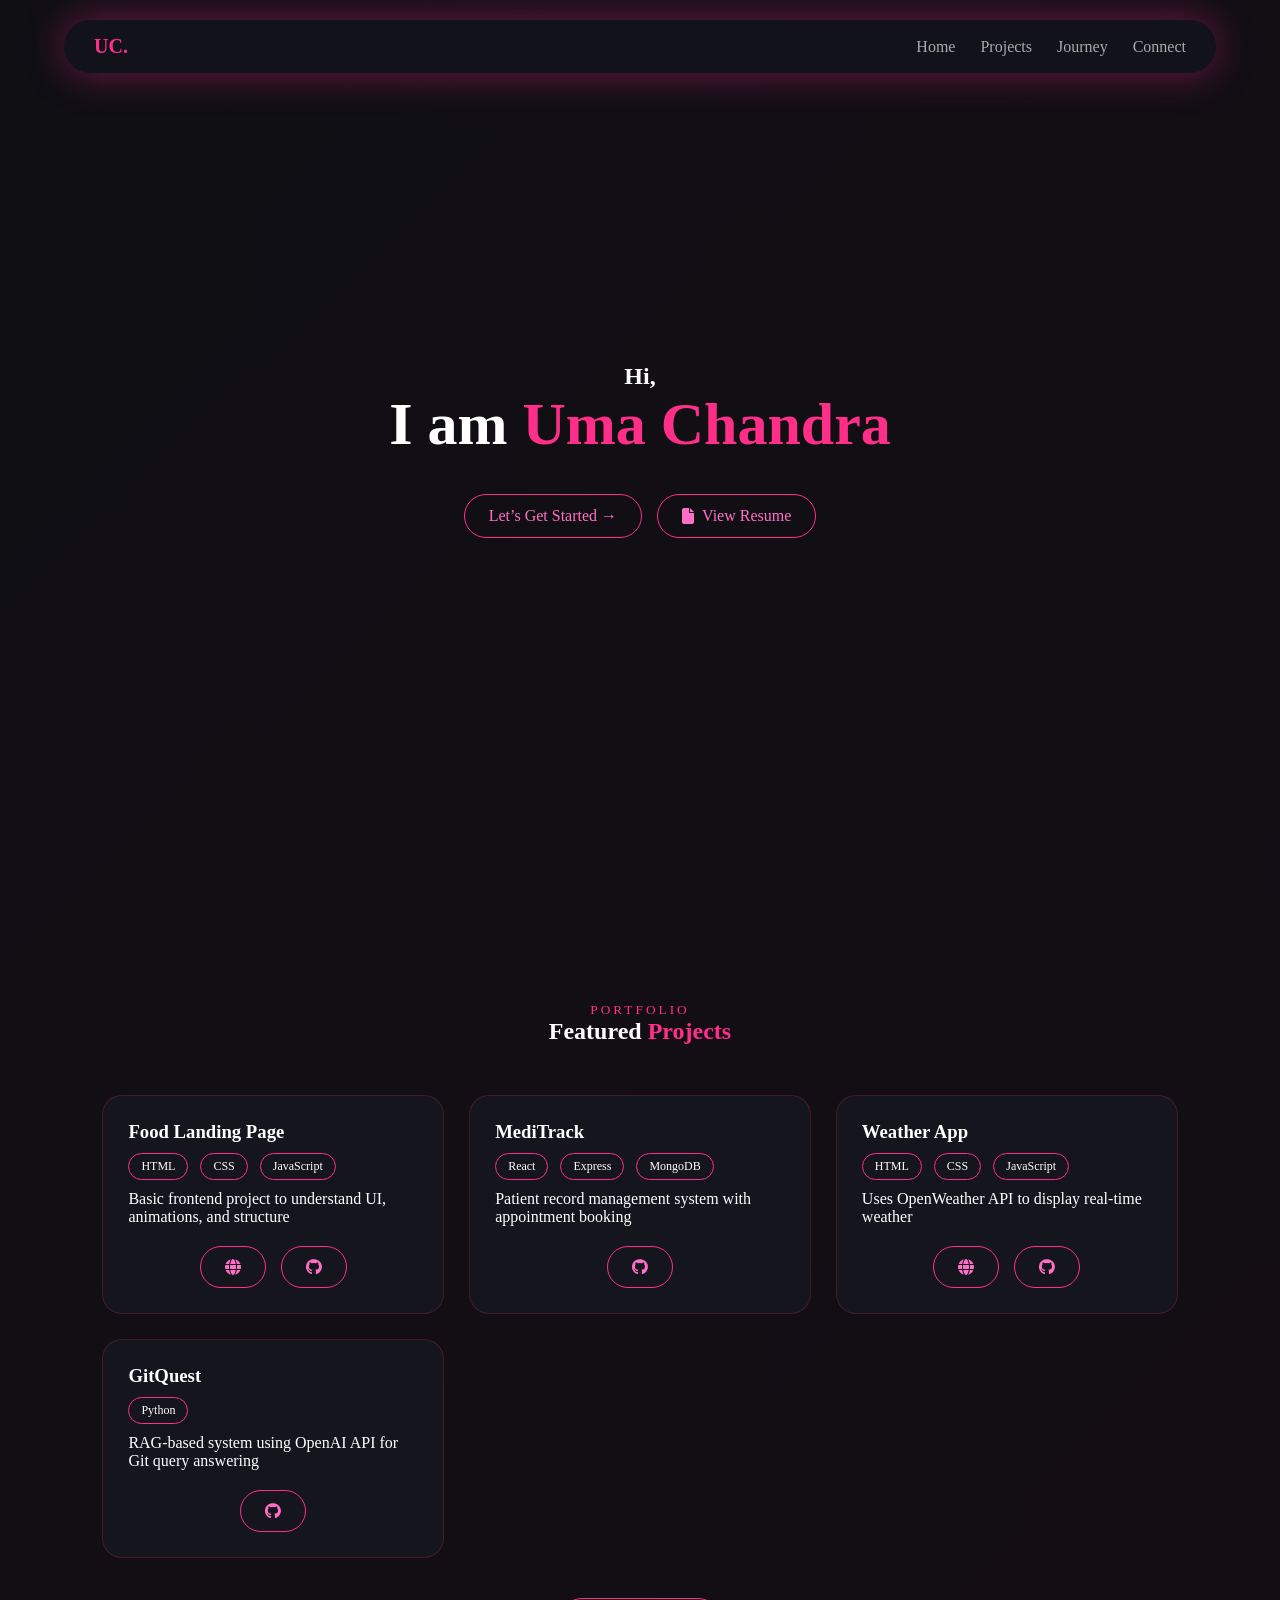
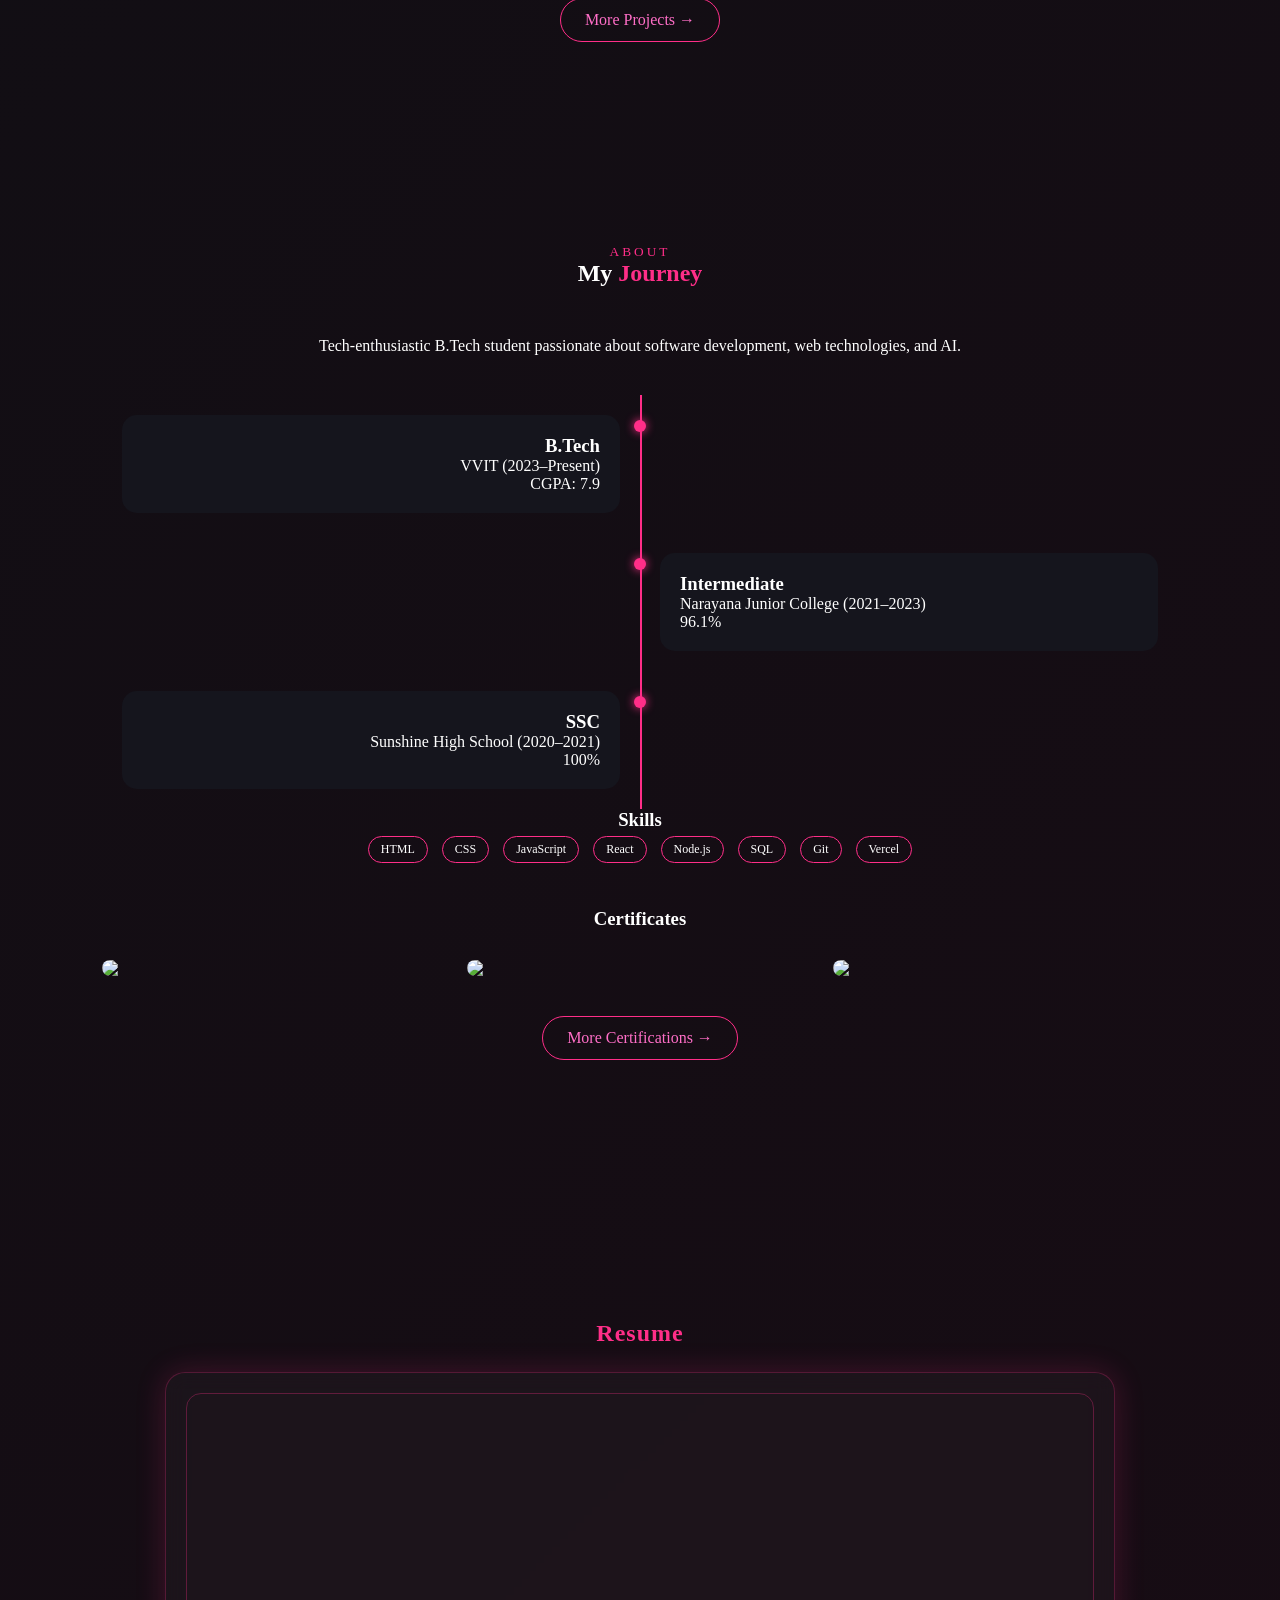
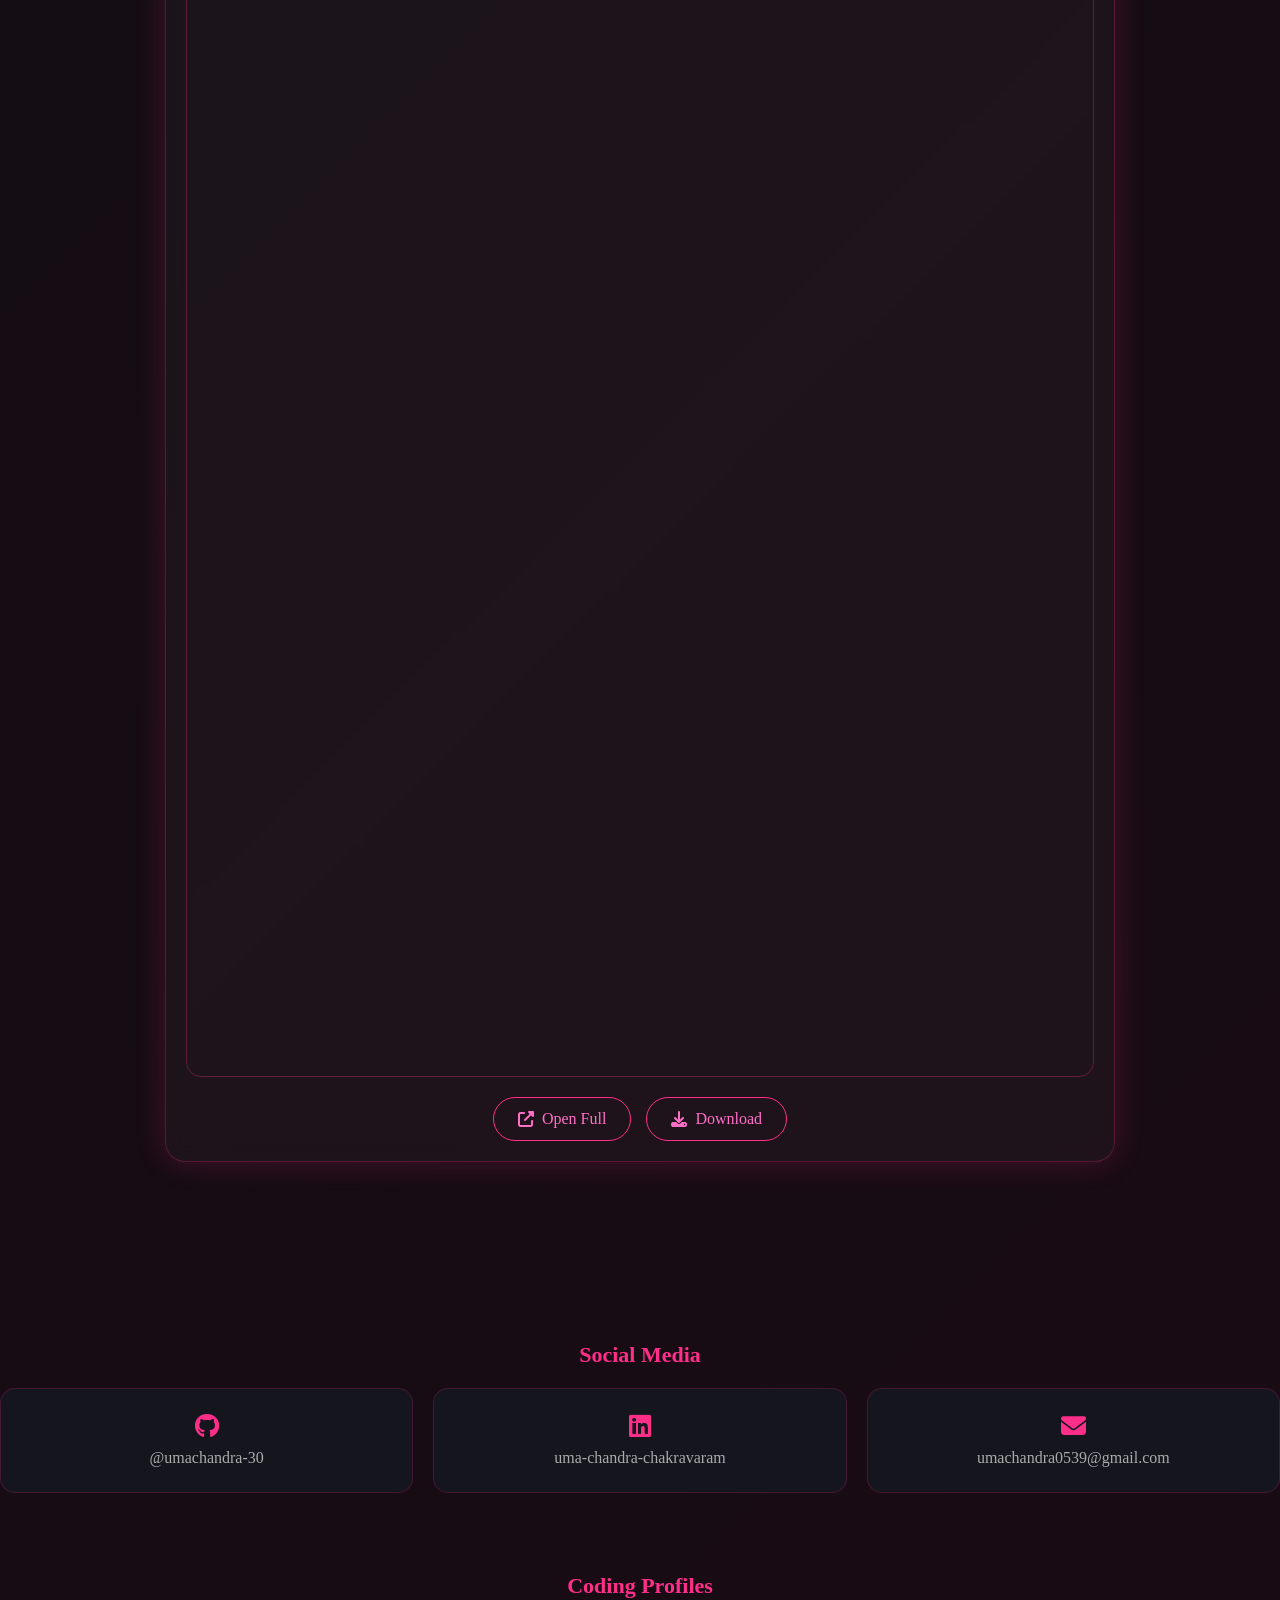
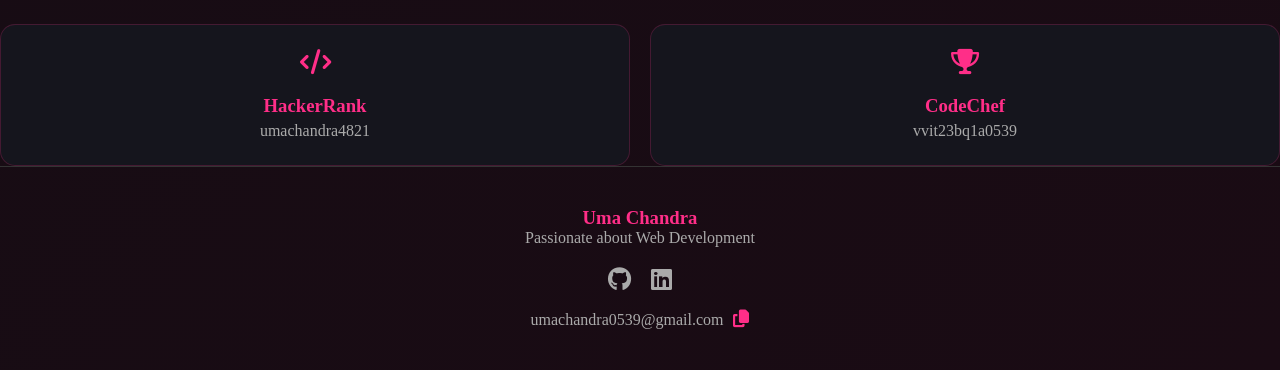
==== index.html @ 7644c1d3 "Add files via upload" ====
<!DOCTYPE html>
<html lang="en">

<head>
  <meta charset="UTF-8">
  <meta name="viewport" content="width=device-width, initial-scale=1.0">

  <title>Uma Chandra Portfolio</title>


  <!-- Typed JS -->
  <script src="https://cdn.jsdelivr.net/npm/typed.js@2.0.12"></script>

  <!-- Icons -->
  <link href="https://cdnjs.cloudflare.com/ajax/libs/font-awesome/6.5.0/css/all.min.css" rel="stylesheet">

  <link rel="stylesheet" href="styles.css">

</head>

<body>

  <!-- NAV -->
  <div class="navbar">
    <div class="logo">UC.</div>

    <div class="menu-toggle" onclick="toggleMenu()">
      <i class="fa fa-bars"></i>
    </div>

    <div class="nav-links" id="navLinks">
      <a href="#">Home</a>
      <a href="#projects">Projects</a>
      <a href="#journey">Journey</a>
      <a href="#connect">Connect</a>
    </div>
  </div>

  <!-- HERO -->
  <section class="hero">
    <h2>Hi,</h2>
    <h1>I am <span>Uma Chandra</span></h1>
    <div class="typing"></div>

    <div class="btn-group">
      <a href="#projects" class="btn">Let’s Get Started →</a>
      <a href="#resume" class="btn">
        <i class="fa fa-file"></i> View Resume
      </a>
    </div>
  </section>

  <!-- PROJECTS -->
  <section id="projects">
    <div class="section-title">
      <small>PORTFOLIO</small>
      <h2>Featured <span>Projects</span></h2>
    </div>

    <div class="projects">

      <!-- Project 1 -->
      <div class="card">
        <h3>Food Landing Page</h3>
        <div class="tags">
          <span class="tag">HTML</span>
          <span class="tag">CSS</span>
          <span class="tag">JavaScript</span>
        </div>
        <p>Basic frontend project to understand UI, animations, and structure</p>
        <div class="btn-group">
          <a href="https://ucsr-project1.vercel.app/" target="_blank" class="btn" title="Website"><i
              class="fas fa-globe"></i></a>
          <a href="https://github.com/umachandra-30/SCT_WD_1" target="_blank" class="btn" title="Code"><i
              class="fab fa-github"></i></a>
        </div>
      </div>

      <!-- Project 2 -->
      <div class="card">
        <h3>MediTrack</h3>
        <div class="tags">
          <span class="tag">React</span>
          <span class="tag">Express</span>
          <span class="tag">MongoDB</span>
        </div>
        <p>Patient record management system with appointment booking</p>
        <div class="btn-group">
          <a href="https://github.com/umachandra-30/MediTrack" target="_blank" class="btn" title="Code"><i
              class="fab fa-github"></i></a>
        </div>
      </div>

      <!-- Project 3 -->
      <div class="card">
        <h3>Weather App</h3>
        <div class="tags">
          <span class="tag">HTML</span>
          <span class="tag">CSS</span>
          <span class="tag">JavaScript</span>
        </div>
        <p>Uses OpenWeather API to display real-time weather</p>
        <div class="btn-group">
          <a href="https://ucweather.vercel.app/" target="_blank" class="btn" title="Website"><i
              class="fas fa-globe"></i></a>
          <a href="https://github.com/umachandra-30/weather" target="_blank" class="btn" title="Code"><i
              class="fab fa-github"></i></a>
        </div>
      </div>

      <!-- Project 4 -->
      <div class="card">
        <h3>GitQuest</h3>
        <div class="tags">
          <span class="tag">Python</span>
        </div>
        <p>RAG-based system using OpenAI API for Git query answering</p>
        <div class="btn-group">
          <a href="https://github.com/umachandra-30/git-quest" target="_blank" class="btn" title="Code"><i
              class="fab fa-github"></i></a>
        </div>
      </div>

    </div>

    <div style="display: flex; justify-content: center; margin-top: 40px;">
      <a href="project.html" class="btn">More Projects →</a>
    </div>
  </section>

  <!-- JOURNEY -->
  <section id="journey">
    <div class="section-title">
      <small>ABOUT</small>
      <h2>My <span>Journey</span></h2>
    </div>

    <p class="journey-desc">
      Tech-enthusiastic B.Tech student passionate about software development, web technologies, and AI.
    </p>

    <div class="timeline">

      <div class="timeline-item left">
        <div class="timeline-box">
          <h3>B.Tech</h3>
          <p>VVIT (2023–Present)</p>
          <span>CGPA: 7.9</span>
        </div>
      </div>

      <div class="timeline-item right">
        <div class="timeline-box">
          <h3>Intermediate</h3>
          <p>Narayana Junior College (2021–2023)</p>
          <span>96.1%</span>
        </div>
      </div>

      <div class="timeline-item left">
        <div class="timeline-box">
          <h3>SSC</h3>
          <p>Sunshine High School (2020–2021)</p>
          <span>100%</span>
        </div>
      </div>

    </div>

    <!-- SKILLS -->
    <div class="skills">
      <h3>Skills</h3>
      <div>
        <span class="tag">HTML</span>
        <span class="tag">CSS</span>
        <span class="tag">JavaScript</span>
        <span class="tag">React</span>
        <span class="tag">Node.js</span>
        <span class="tag">SQL</span>
        <span class="tag">Git</span>
        <span class="tag">Vercel</span>
      </div>
    </div>

    <!-- CERTIFICATES -->
    <h3 class="certificates-title">Certificates</h3>

    <div class="certificates">
      <img src="https://res.cloudinary.com/dbo0t5d3t/image/upload/v1776749993/NPTEL_CYBERSECURITY_fv9svt.jpg"
        onclick="window.open('https://drive.google.com/file/d/1IKOG_dDkGDKB0P-sqmJKmAKorGW-jZpW/view')">

      <img src="https://res.cloudinary.com/dbo0t5d3t/image/upload/v1776749993/AWS_CERTIFICATE_m13lxr.jpg"
        onclick="window.open('https://drive.google.com/file/d/1PRD6dv-QUV7JCANNlcUFyU9GoyICWqBP/view')">

      <img src="https://res.cloudinary.com/dbo0t5d3t/image/upload/v1776749993/L4G_njzm9s.jpg"
        onclick="window.open('https://drive.google.com/file/d/1eaRFOyWMtStUaeTEax6FuzLc-nOHz-5L/view')">

    </div>

    <div style="display: flex; justify-content: center; margin-top: 40px;">
      <a href="certifications.html" class="btn">More Certifications →</a>
    </div>
  </section>
  <section id="resume" class="resume-section">

    <!-- Heading -->
    <h3 class="resume-title">
      Resume
    </h3>

    <!-- Container -->
    <div class="resume-container">

      <!-- Resume Frame -->
      <div class="resume-frame">

        <iframe
          src="https://res.cloudinary.com/dbo0t5d3t/image/upload/v1776923273/Uma_Chandra_Resume_bvwrdp.pdf#toolbar=0"
          width="100%" height="100%" class="resume-iframe">
        </iframe>

      </div>

      <!-- ACTION BUTTONS -->
      <div class="resume-actions">

        <!-- Open -->
        <a href="https://drive.google.com/file/d/1cw3hLx8YZX4WN5CAtRlNMiGIK6ltNuhA/view?usp=drive_link" target="_blank"
          class="btn">
          <i class="fas fa-external-link-alt"></i> Open Full
        </a>

        <!-- Download -->
        <a href="https://drive.google.com/uc?export=download&id=1cw3hLx8YZX4WN5CAtRlNMiGIK6ltNuhA" class="btn">
          <i class="fas fa-download"></i> Download
        </a>

      </div>

    </div>

  </section>

  <!-- CONNECT -->
  <h3 id="connect" class="social-title">
    Social Media
  </h3>
  <div class="connect">

    <a href="https://github.com/umachandra-30" class="connect-card">
      <i class="fab fa-github"></i>
      <p>@umachandra-30</p>
    </a>

    <a href="https://www.linkedin.com/in/uma-chandra-chakravaram" class="connect-card">
      <i class="fab fa-linkedin"></i>
      <p>uma-chandra-chakravaram</p>
    </a>


    <a href="mailto:umachandra0539@gmail.com" class="connect-card">
      <i class="fa fa-envelope"></i>
      <p>umachandra0539@gmail.com</p>
    </a>

  </div>
  <h3 class="coding-title">
    Coding Profiles
  </h3>

  <div class="connect coding-profiles">

    <!-- HackerRank -->
    <a href="https://www.hackerrank.com/umachandra4821" class="connect-card">

      <i class="fas fa-code"></i>

      <h3>HackerRank</h3>

      <p class="profile-handle">
        umachandra4821
      </p>

    </a>

    <!-- CodeChef -->
    <a href="https://www.codechef.com/users/vvit23bq1a0539" class="connect-card">

      <i class="fas fa-trophy"></i>

      <h3>CodeChef</h3>

      <p class="profile-handle">
        vvit23bq1a0539
      </p>

    </a>

  </div>
  <!-- FOOTER -->
  <footer>
    <h3>Uma Chandra</h3>
    <p>Passionate about Web Development</p>

    <div class="footer-socials">
      <a href="https://github.com/umachandra-30" target="_blank" title="GitHub"><i class="fab fa-github"></i></a>
      <a href="https://www.linkedin.com/in/uma-chandra-chakravaram" target="_blank" title="LinkedIn"><i
          class="fab fa-linkedin"></i></a>
    </div>

    <div class="footer-email">
      <span>umachandra0539@gmail.com</span>
      <button onclick="copyEmail()" class="copy-btn" title="Copy Email"><i class="fas fa-copy"></i></button>
      <span id="copy-msg" style="display:none; color:#FF2E88; font-size:14px; margin-left:5px;">Copied!</span>
    </div>
  </footer>

  <script src="script.js"></script>

</body>

</html>
---- styles.css ----
/* ================= GLOBAL ================= */
* {
  margin: 0;
  padding: 0;
  box-sizing: border-box;
  font-family: "Bookman Old Style", serif;
  scroll-behavior: smooth;
}

body {
  background: linear-gradient(135deg, #0F0F14, #1A0B14);
  color: white;
}

/* ================= NAVBAR ================= */
.navbar {
  position: fixed;
  top: 20px;
  left: 50%;
  transform: translateX(-50%);
  width: 90%;
  max-width: 1200px;
  background: #12121a;
  padding: 15px 30px;
  border-radius: 50px;
  display: flex;
  justify-content: space-between;
  align-items: center;
  box-shadow: 0 0 40px rgba(255, 46, 136, 0.4);
  z-index: 1000;
}

.logo {
  color: #FF2E88;
  font-size: 20px;
  font-weight: bold;
}

.nav-links {
  display: flex;
}

.nav-links a {
  margin-left: 25px;
  text-decoration: none;
  color: #aaa;
  transition: 0.3s;
}

.nav-links a:hover,
.nav-links a.active {
  color: #FF2E88;
  border-bottom: 2px solid #FF2E88;
}

/* MOBILE MENU */
.menu-toggle {
  display: none;
  font-size: 24px;
  cursor: pointer;
}

/* ================= HERO ================= */
.hero {
  height: 100vh;
  display: flex;
  flex-direction: column;
  justify-content: center;
  align-items: center;
  text-align: center;
}

.hero h1 {
  font-size: 60px;
}

.hero span {
  color: #FF2E88;
}

.typing {
  margin-top: 10px;
  font-size: 22px;
  color: #ccc;
}

/* BUTTONS */
.btn-group {
  margin-top: 25px;
  display: flex;
  gap: 15px;
  flex-wrap: wrap;
  justify-content: center;
}

.btn {
  padding: 12px 24px;
  border: 1px solid #FF2E88;
  border-radius: 30px;
  color: #FF6EC7;
  text-decoration: none;
  display: flex;
  align-items: center;
  gap: 8px;
  position: relative;
  overflow: hidden;
  transition: 0.3s;
}

.btn:hover {
  background: #FF2E88;
  color: white;
  box-shadow: 0 0 20px #FF2E88;
}

/* ================= SECTIONS ================= */
section {
  padding: 100px 8%;
}

.section-title {
  text-align: center;
  margin-bottom: 50px;
}

.section-title small {
  color: #FF2E88;
  letter-spacing: 3px;
}

.section-title h2 span {
  color: #FF2E88;
}

/* ================= PROJECTS ================= */
.projects {
  display: grid;
  grid-template-columns: repeat(auto-fit, minmax(280px, 1fr));
  gap: 25px;
}

.card {
  background: #15151D;
  padding: 25px;
  border-radius: 20px;
  transition: 0.3s;
  border: 1px solid rgba(255, 46, 136, 0.2);
  display: flex;
  flex-direction: column;
  height: 100%;
}

.card .btn-group {
  margin-top: auto;
  padding-top: 20px;
}

.card:hover {
  transform: scale(1.05);
  box-shadow: 0 0 25px #FF2E88;
}

.tags {
  margin: 10px 0;
}

.tag {
  display: inline-block;
  padding: 5px 12px;
  border: 1px solid #FF2E88;
  border-radius: 20px;
  font-size: 12px;
  margin-right: 8px;
}

/* ================= TIMELINE ================= */
.timeline {
  position: relative;
  margin-top: 40px;
}

.timeline::before {
  content: "";
  position: absolute;
  left: 50%;
  width: 2px;
  height: 100%;
  background: #FF2E88;
}

.timeline-item {
  width: 50%;
  padding: 20px;
  position: relative;
}

.timeline-item.left {
  text-align: right;
}

.timeline-item.right {
  margin-left: 50%;
}

.timeline-item::before {
  content: "";
  position: absolute;
  top: 25px;
  width: 12px;
  height: 12px;
  background: #FF2E88;
  border-radius: 50%;
  box-shadow: 0 0 10px #FF2E88;
}

.timeline-item.left::before {
  right: -6px;
}

.timeline-item.right::before {
  left: -6px;
}

.timeline-box {
  background: #15151D;
  padding: 20px;
  border-radius: 15px;
}

/* ================= SKILLS ================= */
.skills {
  text-align: center;
}

.skills .tag {
  margin: 5px;
}

/* ================= CERTIFICATES ================= */
.certificates {
  display: grid;
  grid-template-columns: repeat(auto-fit, minmax(250px, 1fr));
  gap: 20px;
  margin-top: 30px;
}

.certificates img {
  width: 100%;
  border-radius: 15px;
  cursor: pointer;
  transition: 0.3s;
}

.certificates img:hover {
  transform: scale(1.05);
  box-shadow: 0 0 20px #FF2E88;
}

/* ================= CONNECT ================= */
.connect {
  display: grid;
  grid-template-columns: repeat(auto-fit, minmax(220px, 1fr));
  gap: 20px;
}

.connect-card {
  background: #15151D;
  padding: 25px;
  border-radius: 15px;
  text-align: center;
  border: 1px solid rgba(255, 46, 136, 0.2);
  transition: 0.3s;
  text-decoration: none;
}

.connect-card:hover {
  box-shadow: 0 0 20px #FF2E88;
}

.connect-card i {
  font-size: 25px;
  margin-bottom: 10px;
  color: #FF2E88;
}

/* ================= FOOTER ================= */
footer {
  text-align: center;
  padding: 40px;
  border-top: 1px solid #333;
}

footer h3 {
  color: #FF2E88;
}

footer p {
  color: #aaa;
}

.footer-socials {
  margin-top: 20px;
  display: flex;
  justify-content: center;
  gap: 20px;
}

.footer-socials a {
  color: #aaa;
  font-size: 24px;
  text-decoration: none;
  transition: 0.3s;
}

.footer-socials a:hover {
  color: #FF2E88;
}

.footer-email {
  margin-top: 15px;
  display: flex;
  justify-content: center;
  align-items: center;
  gap: 10px;
  color: #aaa;
}

.copy-btn {
  background: none;
  border: none;
  color: #FF2E88;
  cursor: pointer;
  font-size: 18px;
  transition: 0.3s;
}

.copy-btn:hover {
  color: white;
  transform: scale(1.1);
}

/* ================= MOBILE ================= */
@media(max-width: 768px) {
  .nav-links {
    display: none;
    position: absolute;
    top: 70px;
    right: 20px;
    background: #12121a;
    flex-direction: column;
    padding: 20px;
    border-radius: 10px;
  }

  .nav-links.active {
    display: flex;
  }

  .menu-toggle {
    display: block;
  }

  .timeline::before {
    left: 10px;
  }

  .timeline-item {
    width: 100%;
    padding-left: 40px;
    padding-right: 0;
  }

  .timeline-item.left,
  .timeline-item.right {
    text-align: left;
    margin-left: 0;
  }

  .timeline-item.left::before,
  .timeline-item.right::before {
    left: 4px;
    right: auto;
  }
}

/* ================= EXTRACTED INLINE STYLES ================= */
.journey-desc {
  text-align: center;
}

.certificates-title {
  text-align: center;
  margin-top: 40px;
}

.resume-section {
  margin-top: 60px;
}

.resume-title {
  text-align: center;
  margin-bottom: 25px;
  font-size: 24px;
  color: #FF2E88;
  letter-spacing: 1px;
}

.resume-container {
  width: 90%;
  max-width: 950px;
  margin: 0 auto;
  padding: 20px;
  border-radius: 20px;
  background: rgba(255, 255, 255, 0.03);
  backdrop-filter: blur(10px);
  border: 1px solid rgba(255, 46, 136, 0.25);
  box-shadow: 0 0 30px rgba(255, 46, 136, 0.2);
  transition: 0.4s;
}

.resume-container:hover {
  transform: translateY(-5px);
  box-shadow: 0 0 40px rgba(255, 46, 136, 0.4);
}

.resume-frame {
  width: 100%;
  aspect-ratio: 210/297;
  border-radius: 15px;
  overflow: hidden;
  border: 1px solid rgba(255, 46, 136, 0.3);
}

.resume-iframe {
  border: none;
}

.resume-actions {
  display: flex;
  justify-content: center;
  gap: 15px;
  margin-top: 20px;
  flex-wrap: wrap;
}

.social-title {
  text-align: center;
  margin-top: 80px;
  margin-bottom: 20px;
  font-size: 22px;
  color: #FF2E88;
}

.connect-card p {
  color: #aaa;
}

.coding-title {
  text-align: center;
  margin-top: 80px;
  margin-bottom: 25px;
  font-size: 22px;
  color: #FF2E88;
}

.coding-profiles {
  margin-top: 20px;
}

.connect-card h3 {
  margin-top: 10px;
}

.coding-profiles .connect-card h3 {
  color: #FF2E88;
}

.connect-card .profile-handle {
  margin-top: 5px;
}
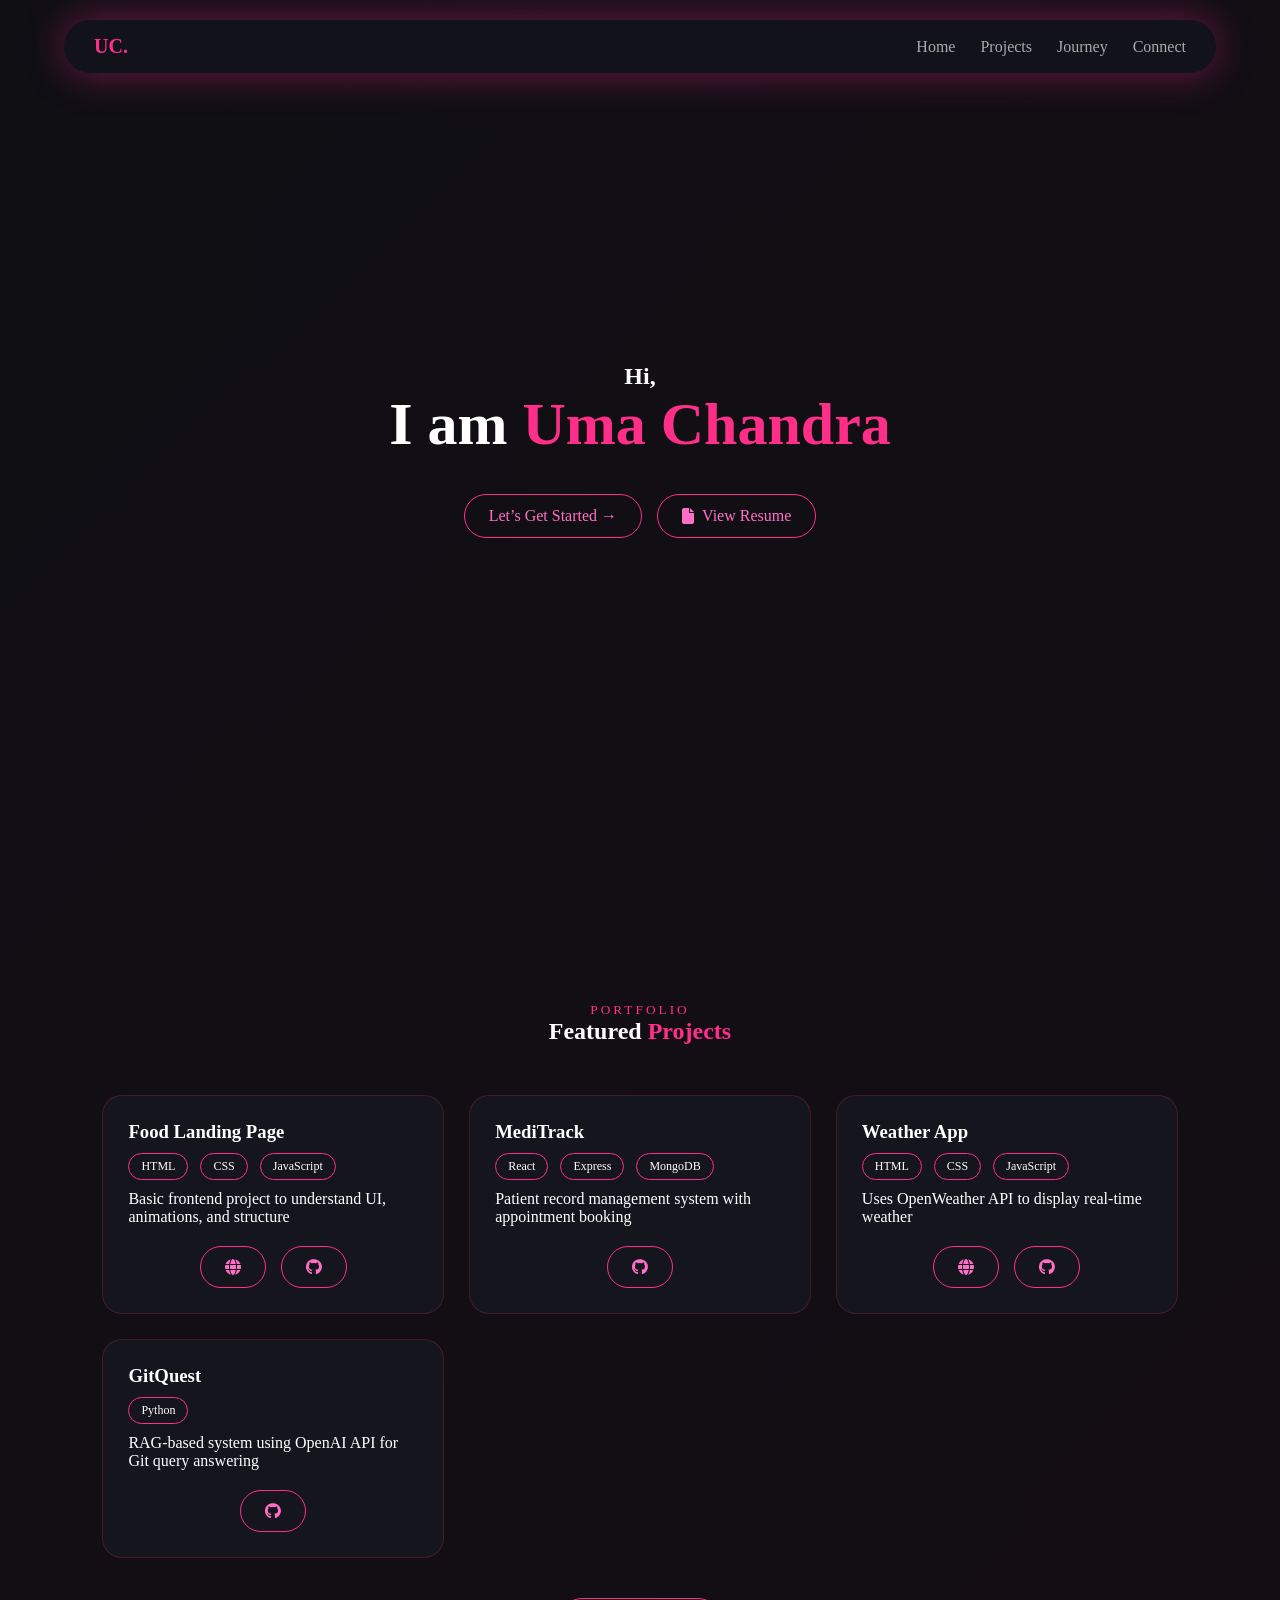
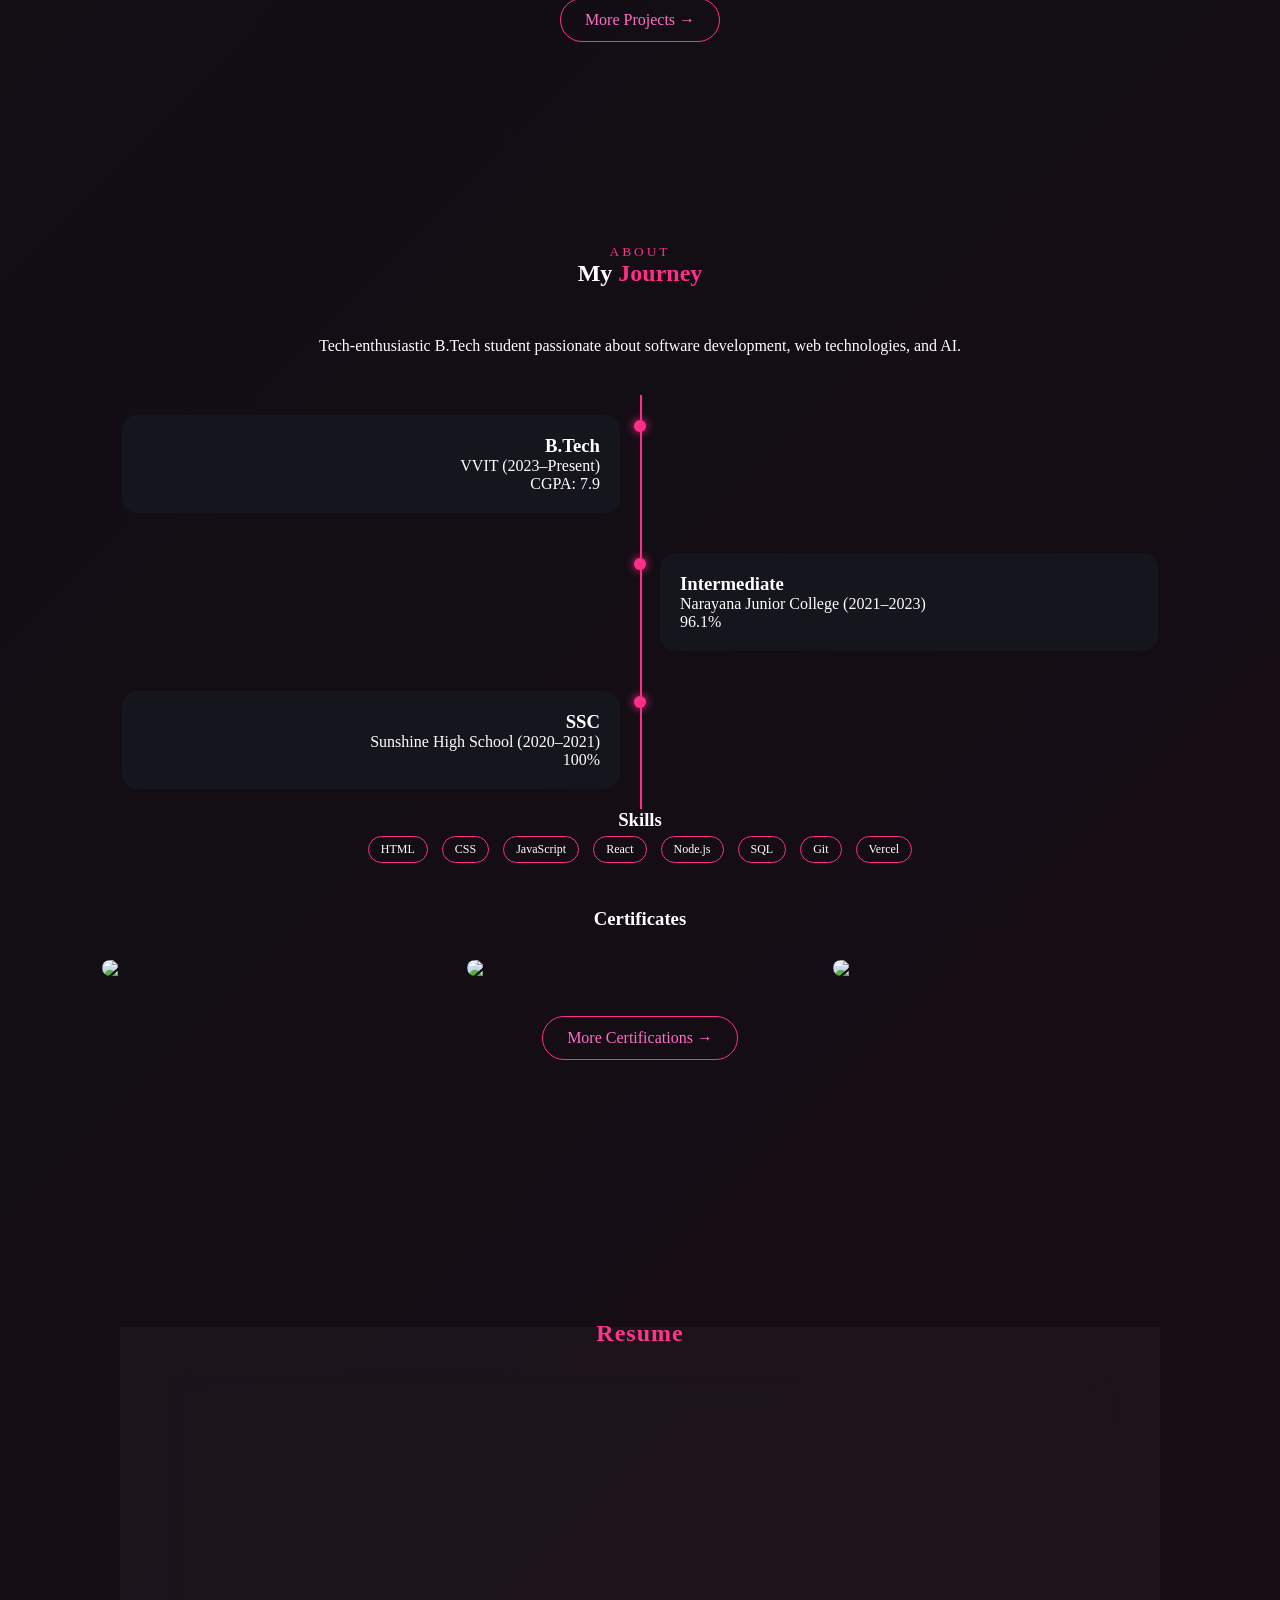
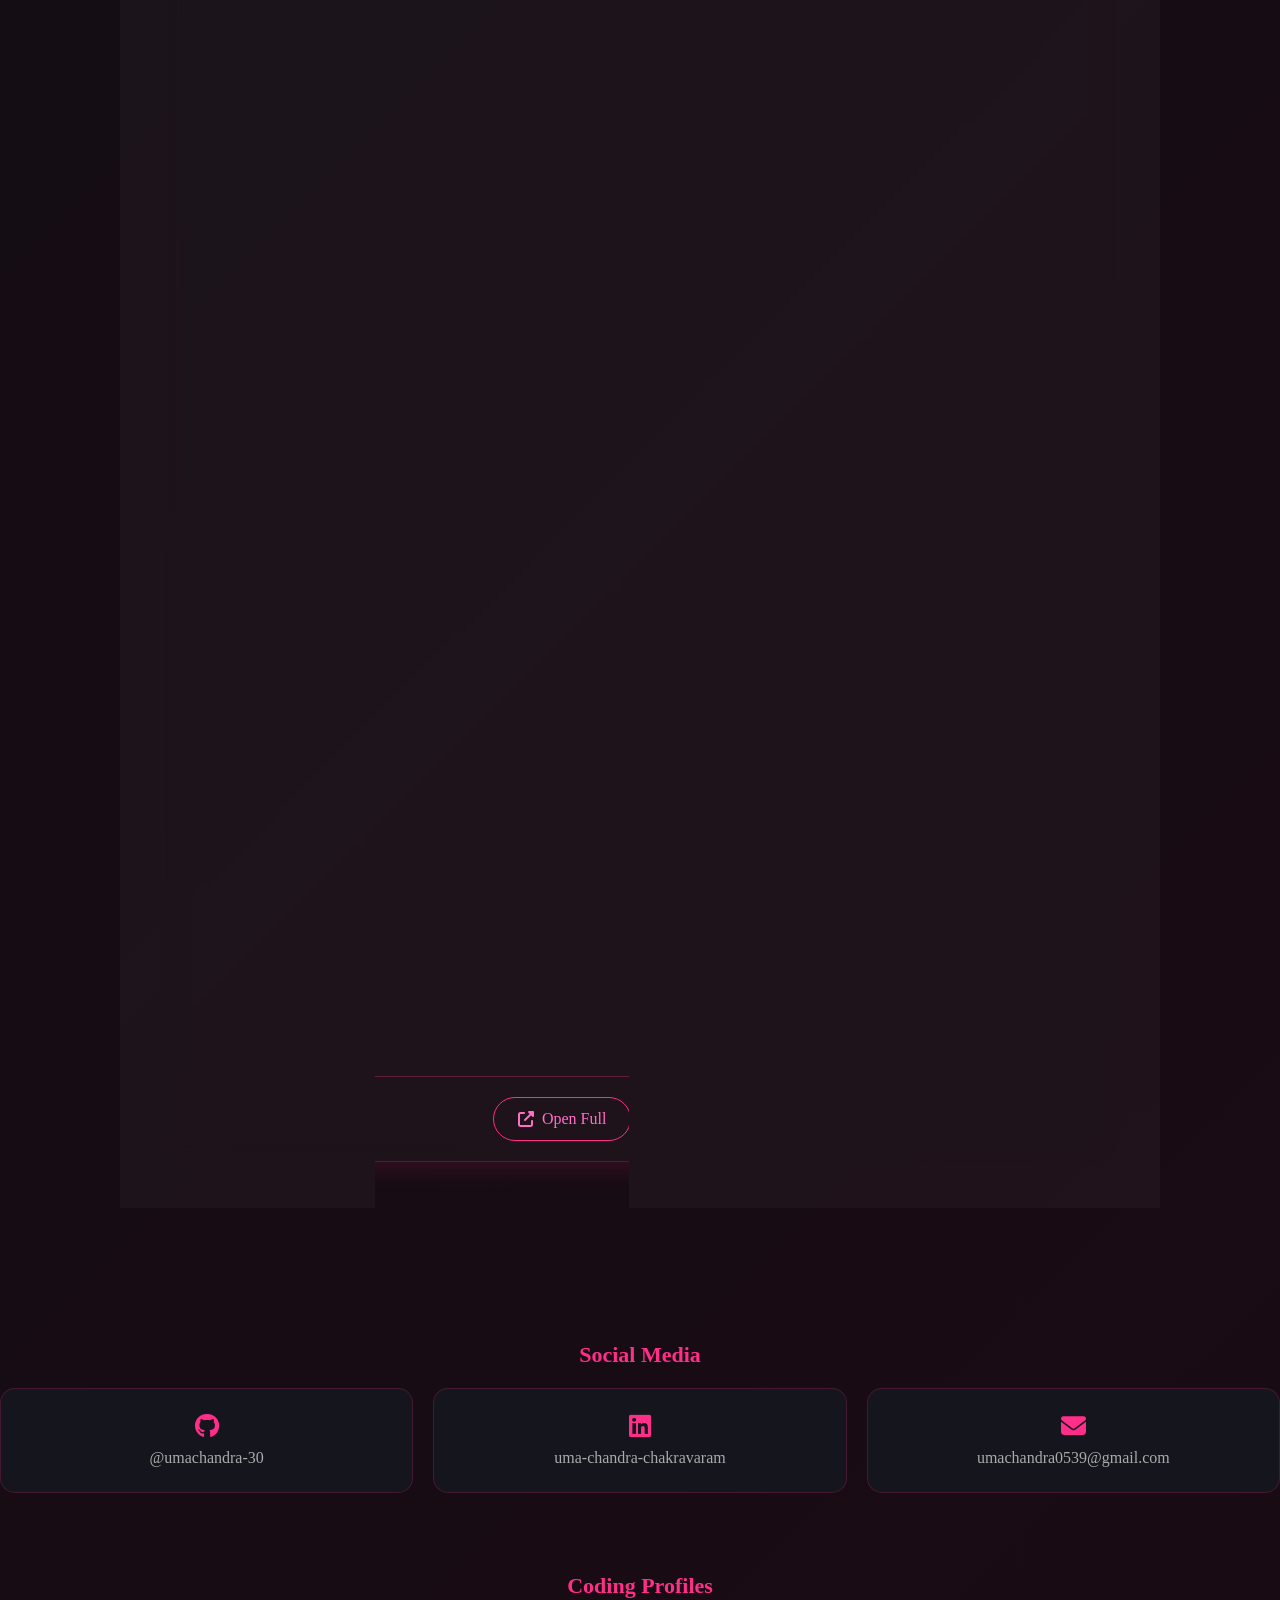
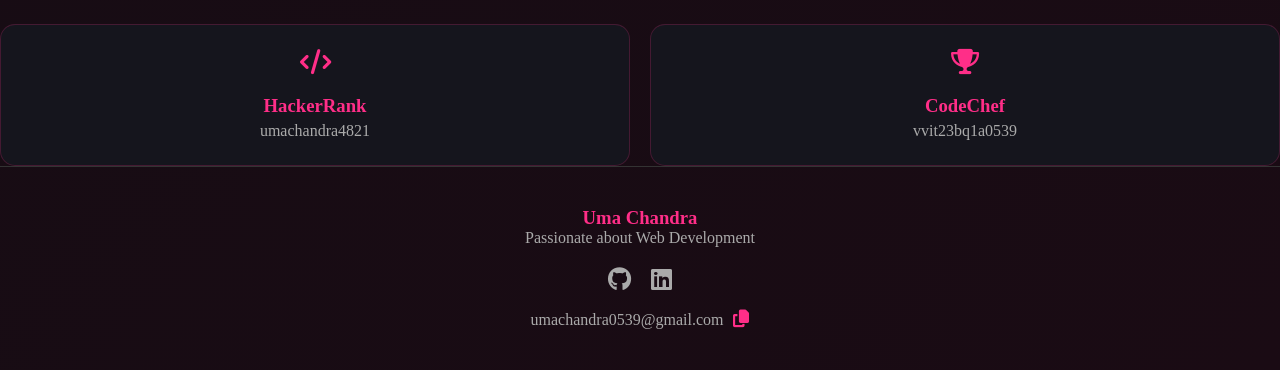
==== commit 86237b94: "Update index.html" ====
--- a/index.html
+++ b/index.html
@@ -215,9 +215,12 @@
       <div class="resume-frame">
 
         <iframe
-          src="https://res.cloudinary.com/dbo0t5d3t/image/upload/v1776923273/Uma_Chandra_Resume_bvwrdp.pdf#toolbar=0"
-          width="100%" height="100%" class="resume-iframe">
-        </iframe>
+  src="https://drive.google.com/file/d/1cw3hLx8YZX4WN5CAtRlNMiGIK6ltNuhA/preview"
+  width="100%"
+  height="100%"
+  class="resume-iframe"
+  style="border:none;">
+</iframe>
 
       </div>
 
@@ -319,4 +322,4 @@
 
 </body>
 
-</html>+</html>
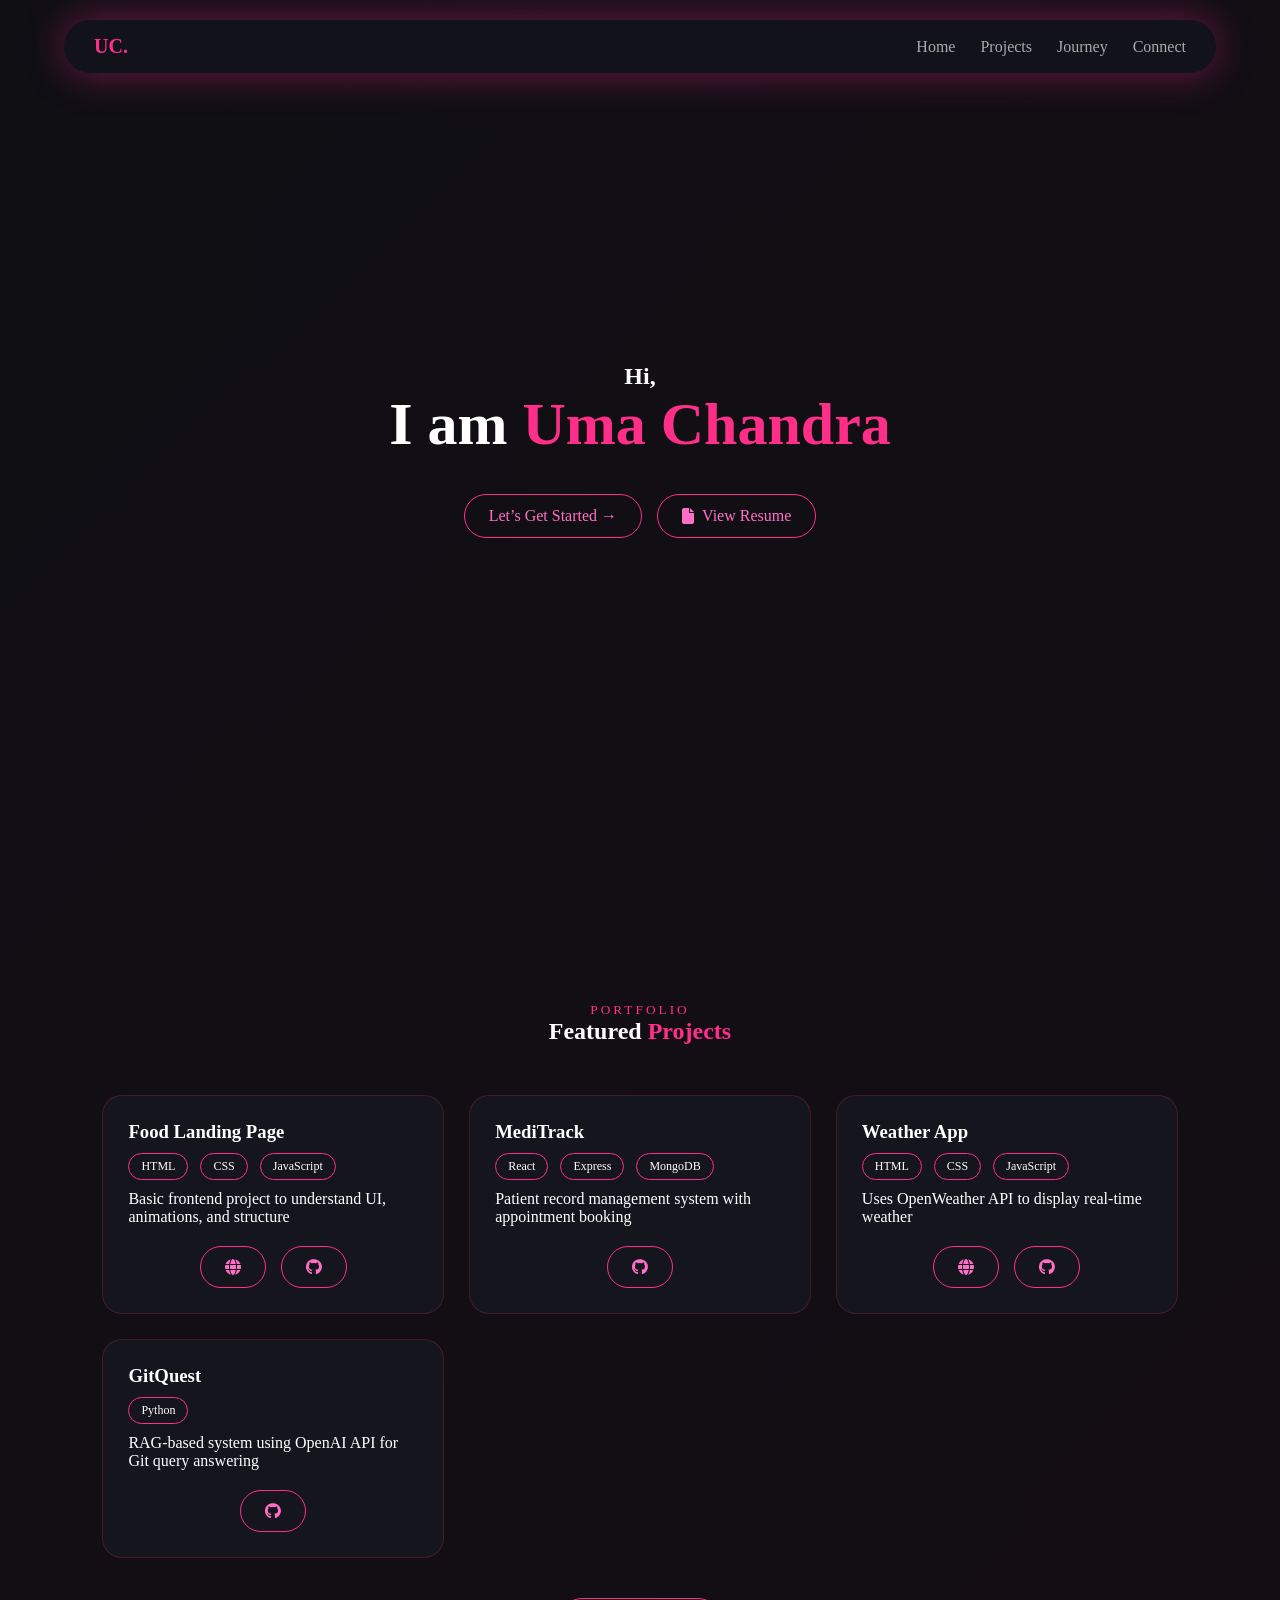
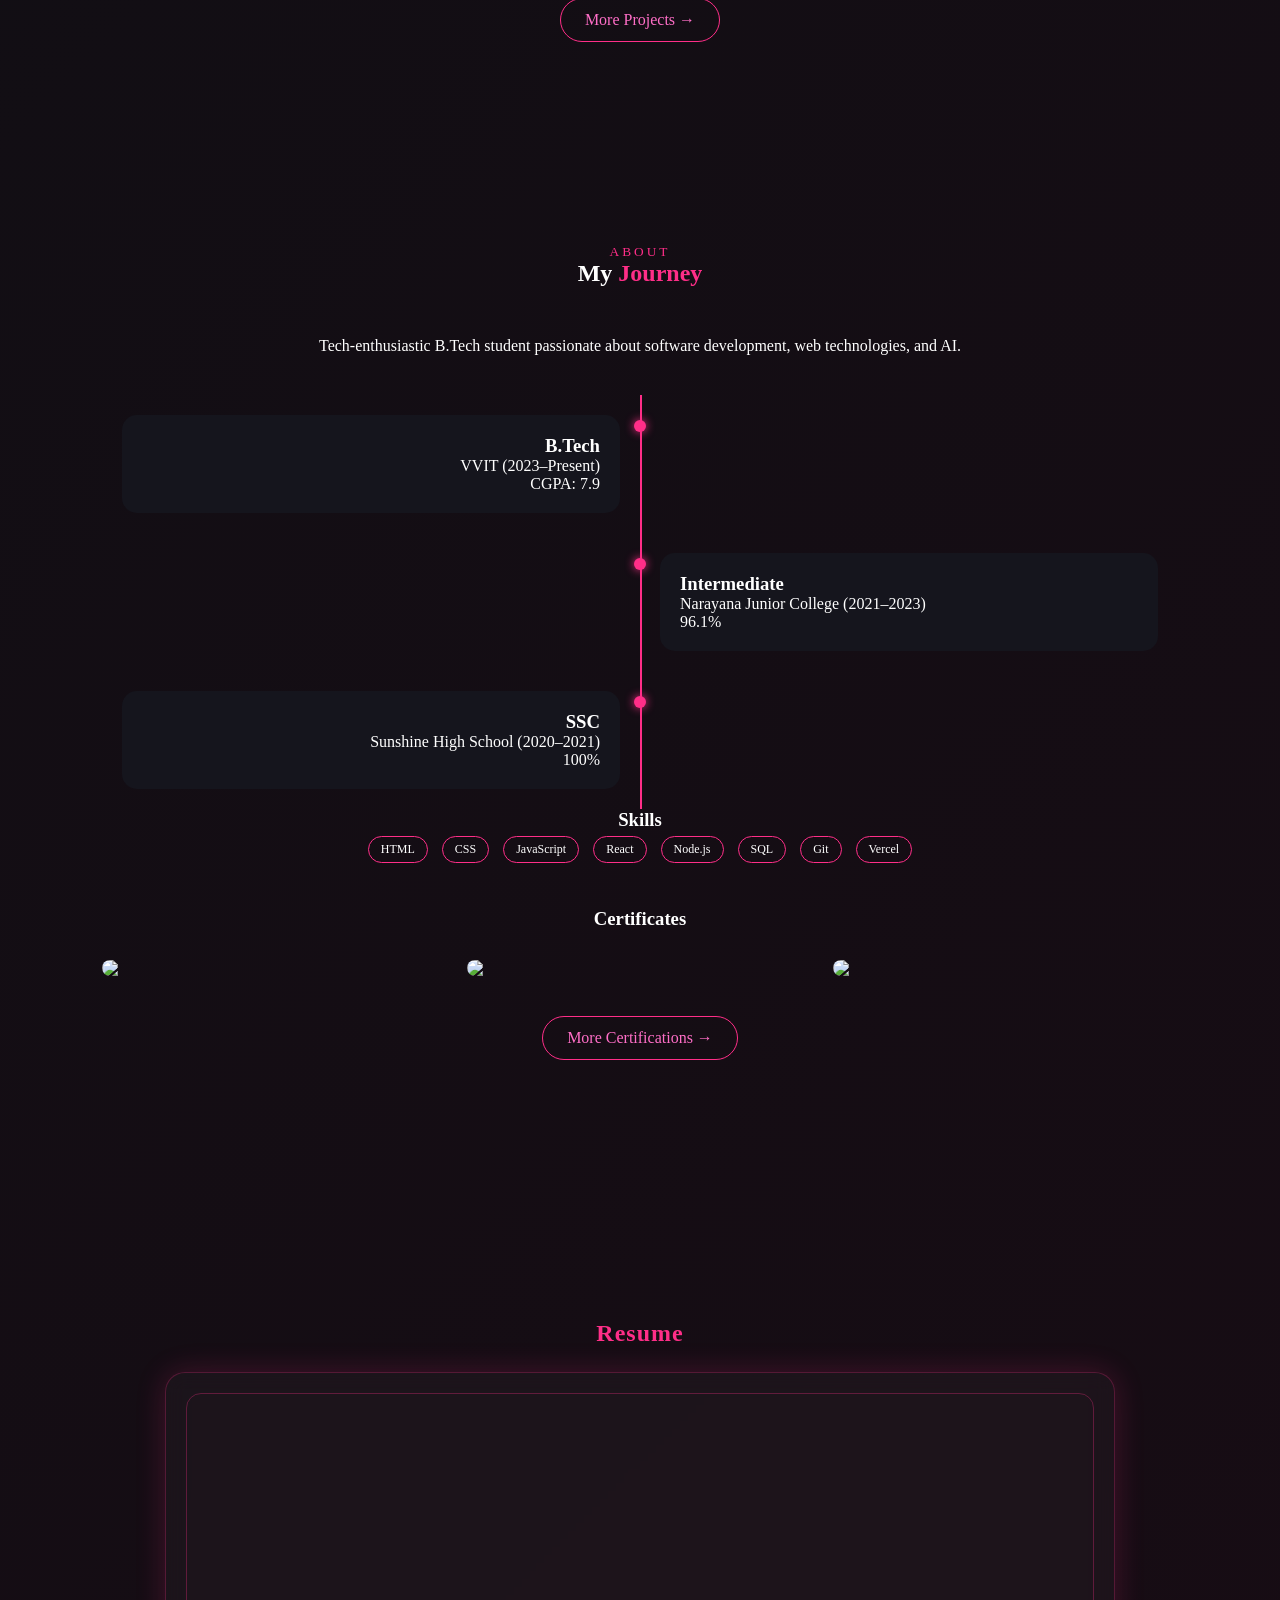
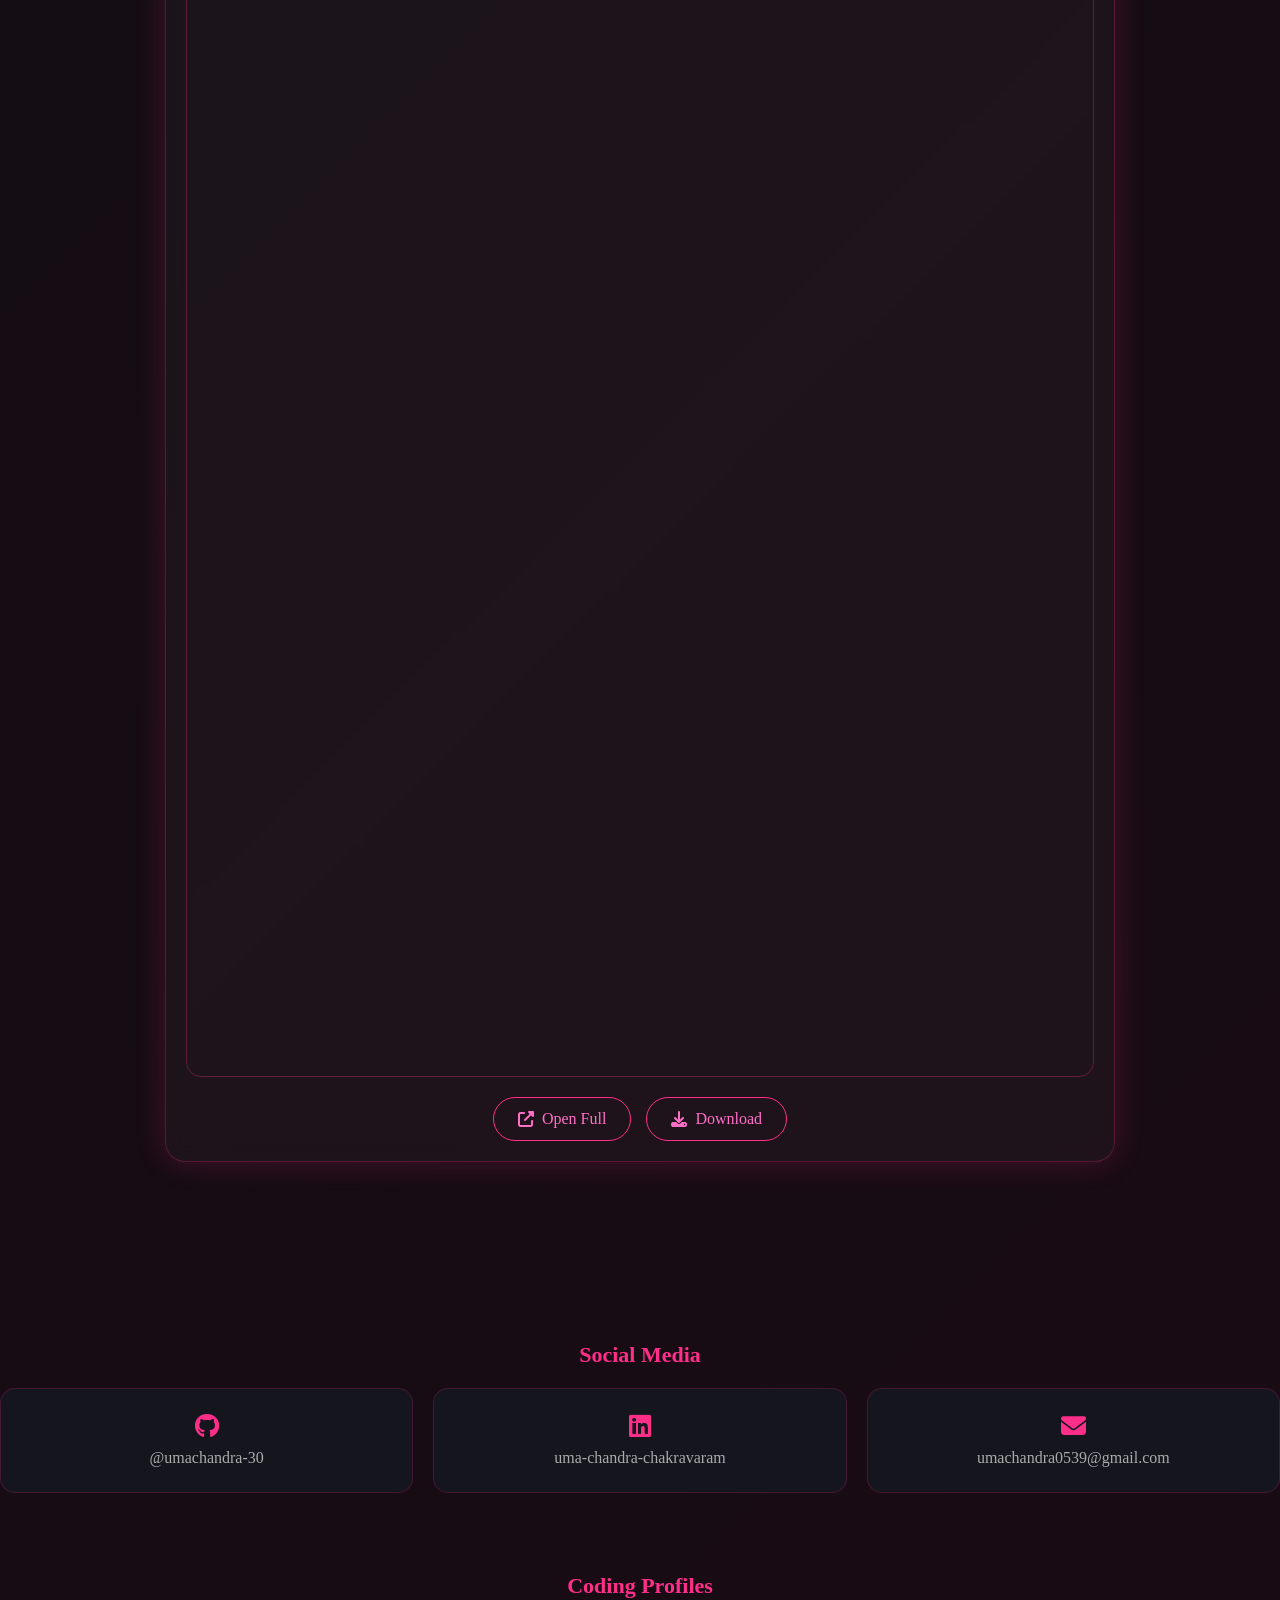
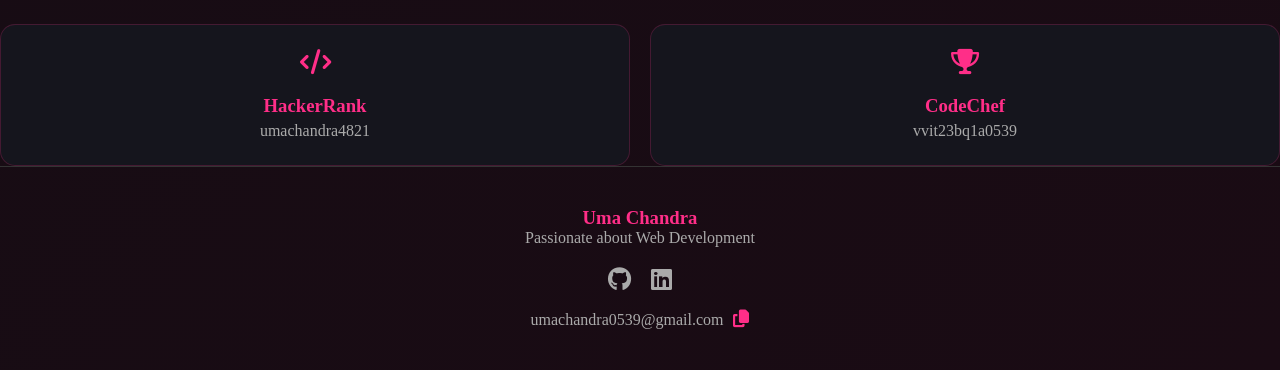
==== commit 16656414: "Update index.html" ====
--- a/index.html
+++ b/index.html
@@ -213,15 +213,12 @@
 
       <!-- Resume Frame -->
       <div class="resume-frame">
-
-        <iframe
-  src="https://drive.google.com/file/d/1cw3hLx8YZX4WN5CAtRlNMiGIK6ltNuhA/preview"
-  width="100%"
+<iframe
+ src="https://drive.google.com/file/d/1cw3hLx8YZX4WN5CAtRlNMiGIK6ltNuhA/preview"
+width="100%"
   height="100%"
-  class="resume-iframe"
   style="border:none;">
 </iframe>
-
       </div>
 
       <!-- ACTION BUTTONS -->
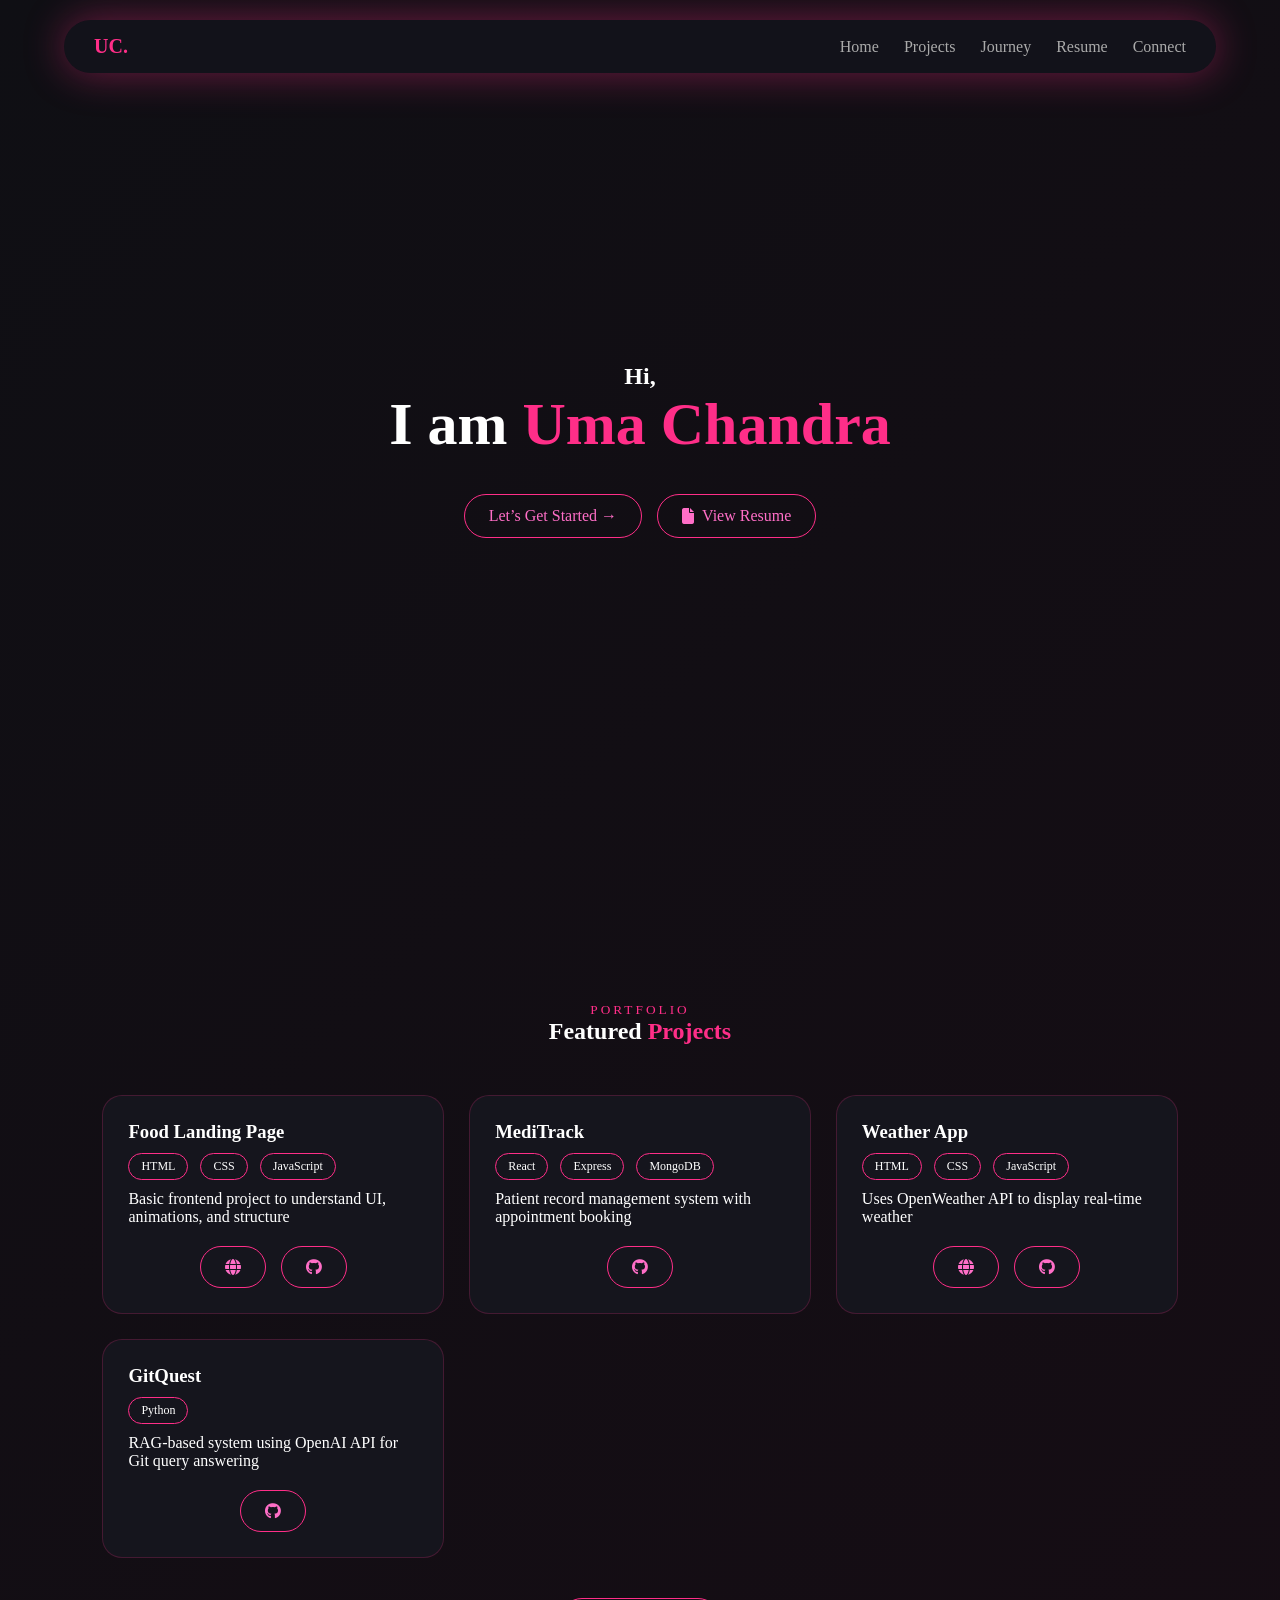
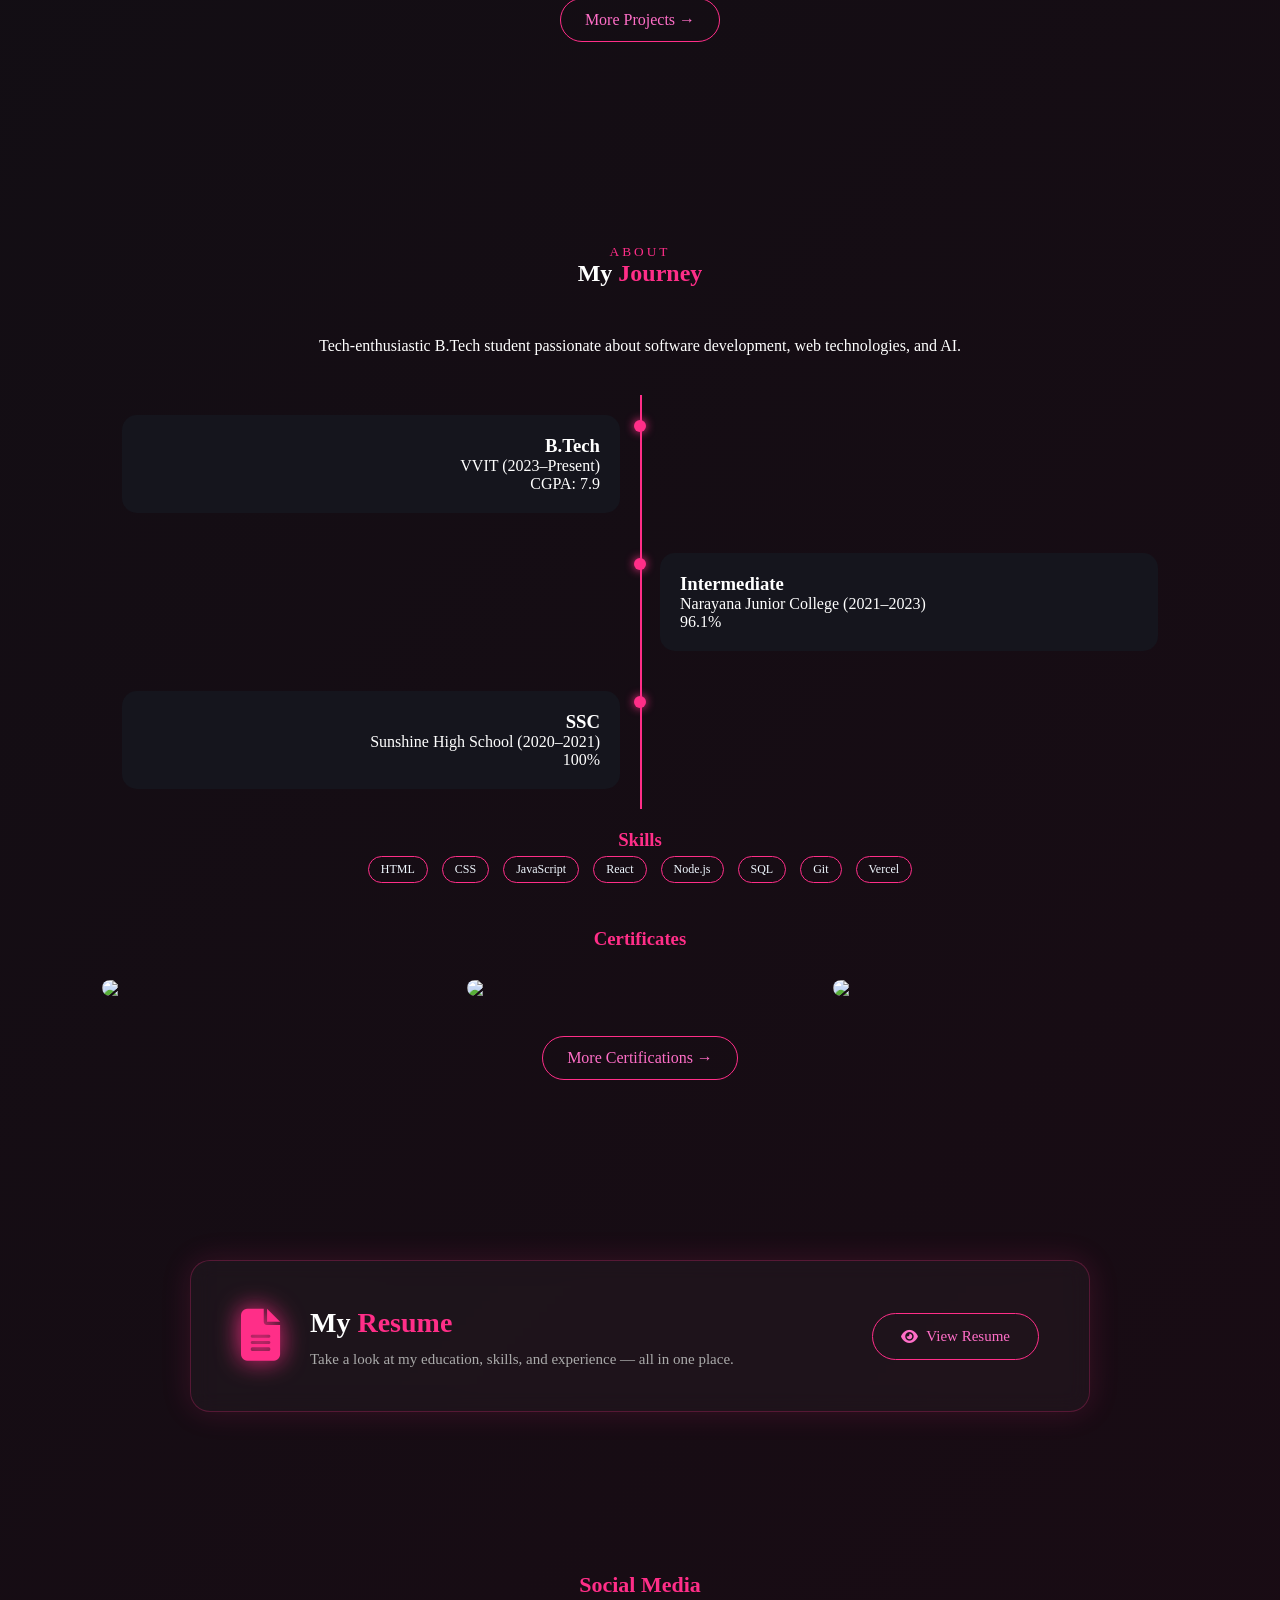
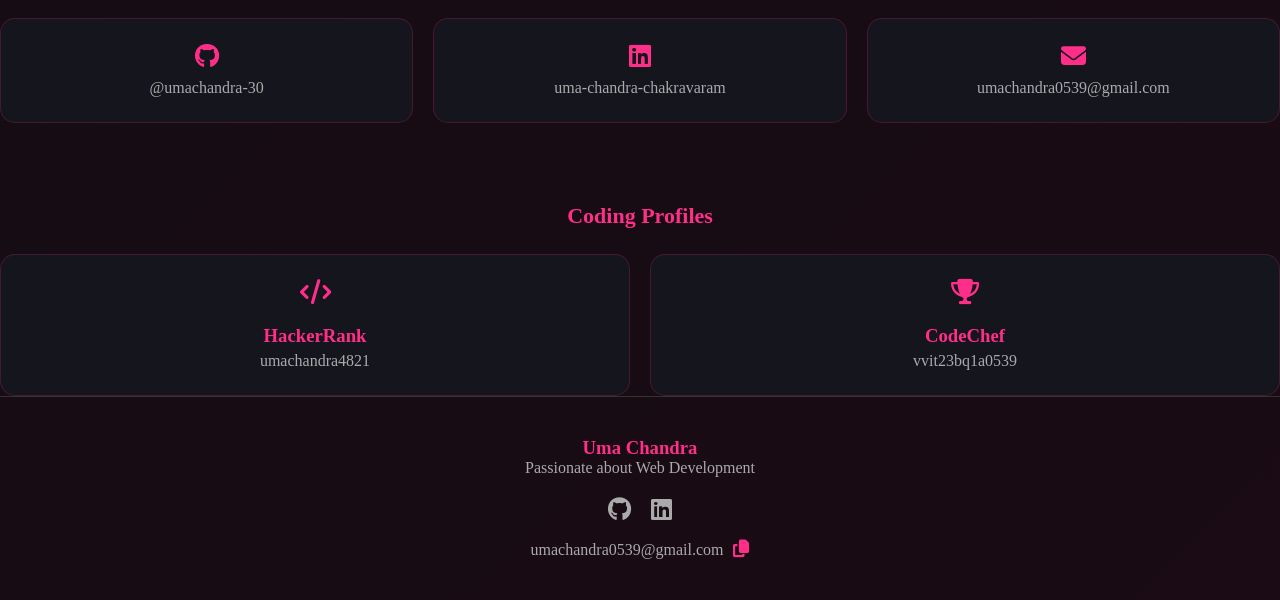
==== commit c97a0e37: "Add files via upload" ====
--- a/index.html
+++ b/index.html
@@ -24,14 +24,17 @@
   <div class="navbar">
     <div class="logo">UC.</div>
 
-    <div class="menu-toggle" onclick="toggleMenu()">
-      <i class="fa fa-bars"></i>
+    <div class="menu-toggle" id="menuToggle" onclick="toggleMenu()">
+      <span></span>
+      <span></span>
+      <span></span>
     </div>
 
     <div class="nav-links" id="navLinks">
       <a href="#">Home</a>
       <a href="#projects">Projects</a>
       <a href="#journey">Journey</a>
+      <a href="#resume">Resume</a>
       <a href="#connect">Connect</a>
     </div>
   </div>
@@ -44,7 +47,7 @@
 
     <div class="btn-group">
       <a href="#projects" class="btn">Let’s Get Started →</a>
-      <a href="#resume" class="btn">
+      <a href="resume.html" class="btn">
         <i class="fa fa-file"></i> View Resume
       </a>
     </div>
@@ -201,44 +204,21 @@
       <a href="certifications.html" class="btn">More Certifications →</a>
     </div>
   </section>
-  <section id="resume" class="resume-section">
-
-    <!-- Heading -->
-    <h3 class="resume-title">
-      Resume
-    </h3>
-
-    <!-- Container -->
-    <div class="resume-container">
-
-      <!-- Resume Frame -->
-      <div class="resume-frame">
-<iframe
- src="https://drive.google.com/file/d/1cw3hLx8YZX4WN5CAtRlNMiGIK6ltNuhA/preview"
-width="100%"
-  height="100%"
-  style="border:none;">
-</iframe>
-      </div>
-
-      <!-- ACTION BUTTONS -->
-      <div class="resume-actions">
-
-        <!-- Open -->
-        <a href="https://drive.google.com/file/d/1cw3hLx8YZX4WN5CAtRlNMiGIK6ltNuhA/view?usp=drive_link" target="_blank"
-          class="btn">
-          <i class="fas fa-external-link-alt"></i> Open Full
-        </a>
-
-        <!-- Download -->
-        <a href="https://drive.google.com/uc?export=download&id=1cw3hLx8YZX4WN5CAtRlNMiGIK6ltNuhA" class="btn">
-          <i class="fas fa-download"></i> Download
-        </a>
-
-      </div>
-
-    </div>
-
+  <!-- RESUME CTA -->
+  <section id="resume" class="resume-cta-section">
+    <div class="resume-cta-inner">
+      <div class="resume-cta-icon">
+        <i class="fas fa-file-alt"></i>
+      </div>
+      <div class="resume-cta-text">
+       
+        <h2>My <span>Resume</span></h2>
+        <p>Take a look at my education, skills, and experience — all in one place.</p>
+      </div>
+      <a href="resume.html" class="btn resume-cta-btn">
+        <i class="fas fa-eye"></i> View Resume
+      </a>
+    </div>
   </section>
 
   <!-- CONNECT -->
@@ -319,4 +299,4 @@
 
 </body>
 
-</html>
+</html>
--- a/styles.css
+++ b/styles.css
@@ -230,10 +230,14 @@
 /* ================= SKILLS ================= */
 .skills {
   text-align: center;
+  color: #FF2E88;
+  margin-top: 20px;
+  margin-bottom: 20px;
 }
 
 .skills .tag {
   margin: 5px;
+  color: aliceblue;
 }
 
 /* ================= CERTIFICATES ================= */
@@ -242,6 +246,10 @@
   grid-template-columns: repeat(auto-fit, minmax(250px, 1fr));
   gap: 20px;
   margin-top: 30px;
+  
+}
+.certificates-title{
+  color: #FF2E88;
 }
 
 .certificates img {
@@ -340,26 +348,143 @@
 }
 
 /* ================= MOBILE ================= */
+
+/* --- Animated Hamburger Icon --- */
+.menu-toggle {
+  display: none;
+  flex-direction: column;
+  justify-content: center;
+  align-items: center;
+  gap: 5px;
+  width: 36px;
+  height: 36px;
+  cursor: pointer;
+  z-index: 1001;
+  position: relative;
+}
+
+.menu-toggle span {
+  display: block;
+  width: 24px;
+  height: 2.5px;
+  background: #FF2E88;
+  border-radius: 4px;
+  transition: all 0.35s cubic-bezier(0.4, 0, 0.2, 1);
+  transform-origin: center;
+}
+
+/* X animation when active */
+.menu-toggle.active span:nth-child(1) {
+  transform: translateY(7.5px) rotate(45deg);
+}
+
+.menu-toggle.active span:nth-child(2) {
+  opacity: 0;
+  transform: scaleX(0);
+}
+
+.menu-toggle.active span:nth-child(3) {
+  transform: translateY(-7.5px) rotate(-45deg);
+}
+
 @media(max-width: 768px) {
+
+  .menu-toggle {
+    display: flex;
+  }
+
+  .hero h1 {
+    font-size: 36px;
+  }
+
+  .typing {
+    font-size: 17px;
+  }
+
+  /* --- Full-width glassmorphism dropdown --- */
   .nav-links {
-    display: none;
-    position: absolute;
-    top: 70px;
-    right: 20px;
-    background: #12121a;
+    position: fixed;
+    top: 0;
+    left: 0;
+    right: 0;
     flex-direction: column;
-    padding: 20px;
+    align-items: center;
+    gap: 0;
+    padding: 90px 30px 35px;
+    background: rgba(18, 18, 26, 0.96);
+    backdrop-filter: blur(20px);
+    -webkit-backdrop-filter: blur(20px);
+    border-bottom: 1px solid rgba(255, 46, 136, 0.25);
+    box-shadow: 0 10px 40px rgba(0, 0, 0, 0.6),
+                0 0 30px rgba(255, 46, 136, 0.1);
+    border-radius: 0 0 20px 20px;
+    z-index: 999;
+
+    /* Hidden by default */
+    opacity: 0;
+    visibility: hidden;
+    transform: translateY(-20px);
+    transition: all 0.4s cubic-bezier(0.4, 0, 0.2, 1);
+
+    display: flex;
+  }
+
+  .nav-links.active {
+    opacity: 1;
+    visibility: visible;
+    transform: translateY(0);
+  }
+
+  .nav-links a {
+    width: 100%;
+    text-align: center;
+    padding: 14px 0;
+    margin: 0;
+    font-size: 17px;
+    letter-spacing: 1px;
+    color: #ccc;
+    border-bottom: 1px solid rgba(255, 255, 255, 0.05);
+    transition: color 0.3s, background 0.3s, transform 0.3s;
     border-radius: 10px;
-  }
-
-  .nav-links.active {
-    display: flex;
-  }
-
-  .menu-toggle {
-    display: block;
-  }
-
+
+    /* Staggered fade-in */
+    opacity: 0;
+    transform: translateY(-10px);
+  }
+
+  .nav-links.active a {
+    opacity: 1;
+    transform: translateY(0);
+  }
+
+  .nav-links.active a:nth-child(1) { transition-delay: 0.05s; }
+  .nav-links.active a:nth-child(2) { transition-delay: 0.1s; }
+  .nav-links.active a:nth-child(3) { transition-delay: 0.15s; }
+  .nav-links.active a:nth-child(4) { transition-delay: 0.2s; }
+  .nav-links.active a:nth-child(5) { transition-delay: 0.25s; }
+
+  .nav-links a:last-child {
+    border-bottom: none;
+  }
+
+  .nav-links a:hover,
+  .nav-links a.active {
+    color: #FF2E88;
+    background: rgba(255, 46, 136, 0.08);
+    border-bottom-color: rgba(255, 46, 136, 0.15);
+  }
+
+  /* Navbar adjustments */
+  .navbar {
+    border-radius: 0 0 20px 20px;
+    top: 0;
+    width: 100%;
+    max-width: 100%;
+    padding: 15px 25px;
+    border-radius: 0;
+  }
+
+  /* --- Timeline responsive --- */
   .timeline::before {
     left: 10px;
   }
@@ -393,54 +518,79 @@
   margin-top: 40px;
 }
 
-.resume-section {
-  margin-top: 60px;
-}
-
-.resume-title {
-  text-align: center;
-  margin-bottom: 25px;
-  font-size: 24px;
-  color: #FF2E88;
-  letter-spacing: 1px;
-}
-
-.resume-container {
-  width: 90%;
-  max-width: 950px;
-  margin: 0 auto;
-  padding: 20px;
-  border-radius: 20px;
+/* ================= RESUME CTA (index.html) ================= */
+.resume-cta-section {
+  padding: 80px 8%;
+}
+
+.resume-cta-inner {
+  display: flex;
+  align-items: center;
+  gap: 30px;
   background: rgba(255, 255, 255, 0.03);
   backdrop-filter: blur(10px);
   border: 1px solid rgba(255, 46, 136, 0.25);
-  box-shadow: 0 0 30px rgba(255, 46, 136, 0.2);
+  border-radius: 20px;
+  box-shadow: 0 0 30px rgba(255, 46, 136, 0.15);
+  padding: 40px 50px;
+  max-width: 900px;
+  margin: 0 auto;
   transition: 0.4s;
-}
-
-.resume-container:hover {
+  flex-wrap: wrap;
+}
+
+.resume-cta-inner:hover {
   transform: translateY(-5px);
-  box-shadow: 0 0 40px rgba(255, 46, 136, 0.4);
-}
-
-.resume-frame {
-  width: 100%;
-  aspect-ratio: 210/297;
-  border-radius: 15px;
-  overflow: hidden;
-  border: 1px solid rgba(255, 46, 136, 0.3);
-}
-
-.resume-iframe {
-  border: none;
-}
-
-.resume-actions {
-  display: flex;
-  justify-content: center;
-  gap: 15px;
-  margin-top: 20px;
-  flex-wrap: wrap;
+  box-shadow: 0 0 50px rgba(255, 46, 136, 0.35);
+}
+
+.resume-cta-icon {
+  font-size: 52px;
+  color: #FF2E88;
+  flex-shrink: 0;
+  filter: drop-shadow(0 0 12px #FF2E88);
+}
+
+.resume-cta-text {
+  flex: 1;
+  min-width: 180px;
+}
+
+.resume-cta-text small {
+  color: #FF2E88;
+  letter-spacing: 3px;
+  font-size: 12px;
+}
+
+.resume-cta-text h2 {
+  font-size: 28px;
+  margin-top: 6px;
+}
+
+.resume-cta-text h2 span {
+  color: #FF2E88;
+}
+
+.resume-cta-text p {
+  color: #aaa;
+  margin-top: 8px;
+  font-size: 15px;
+  line-height: 1.6;
+}
+
+.resume-cta-btn {
+  flex-shrink: 0;
+  white-space: nowrap;
+  font-size: 15px;
+  padding: 14px 28px;
+}
+
+@media (max-width: 600px) {
+  .resume-cta-inner {
+    flex-direction: column;
+    text-align: center;
+    padding: 30px 24px;
+  }
 }
 
 .social-title {
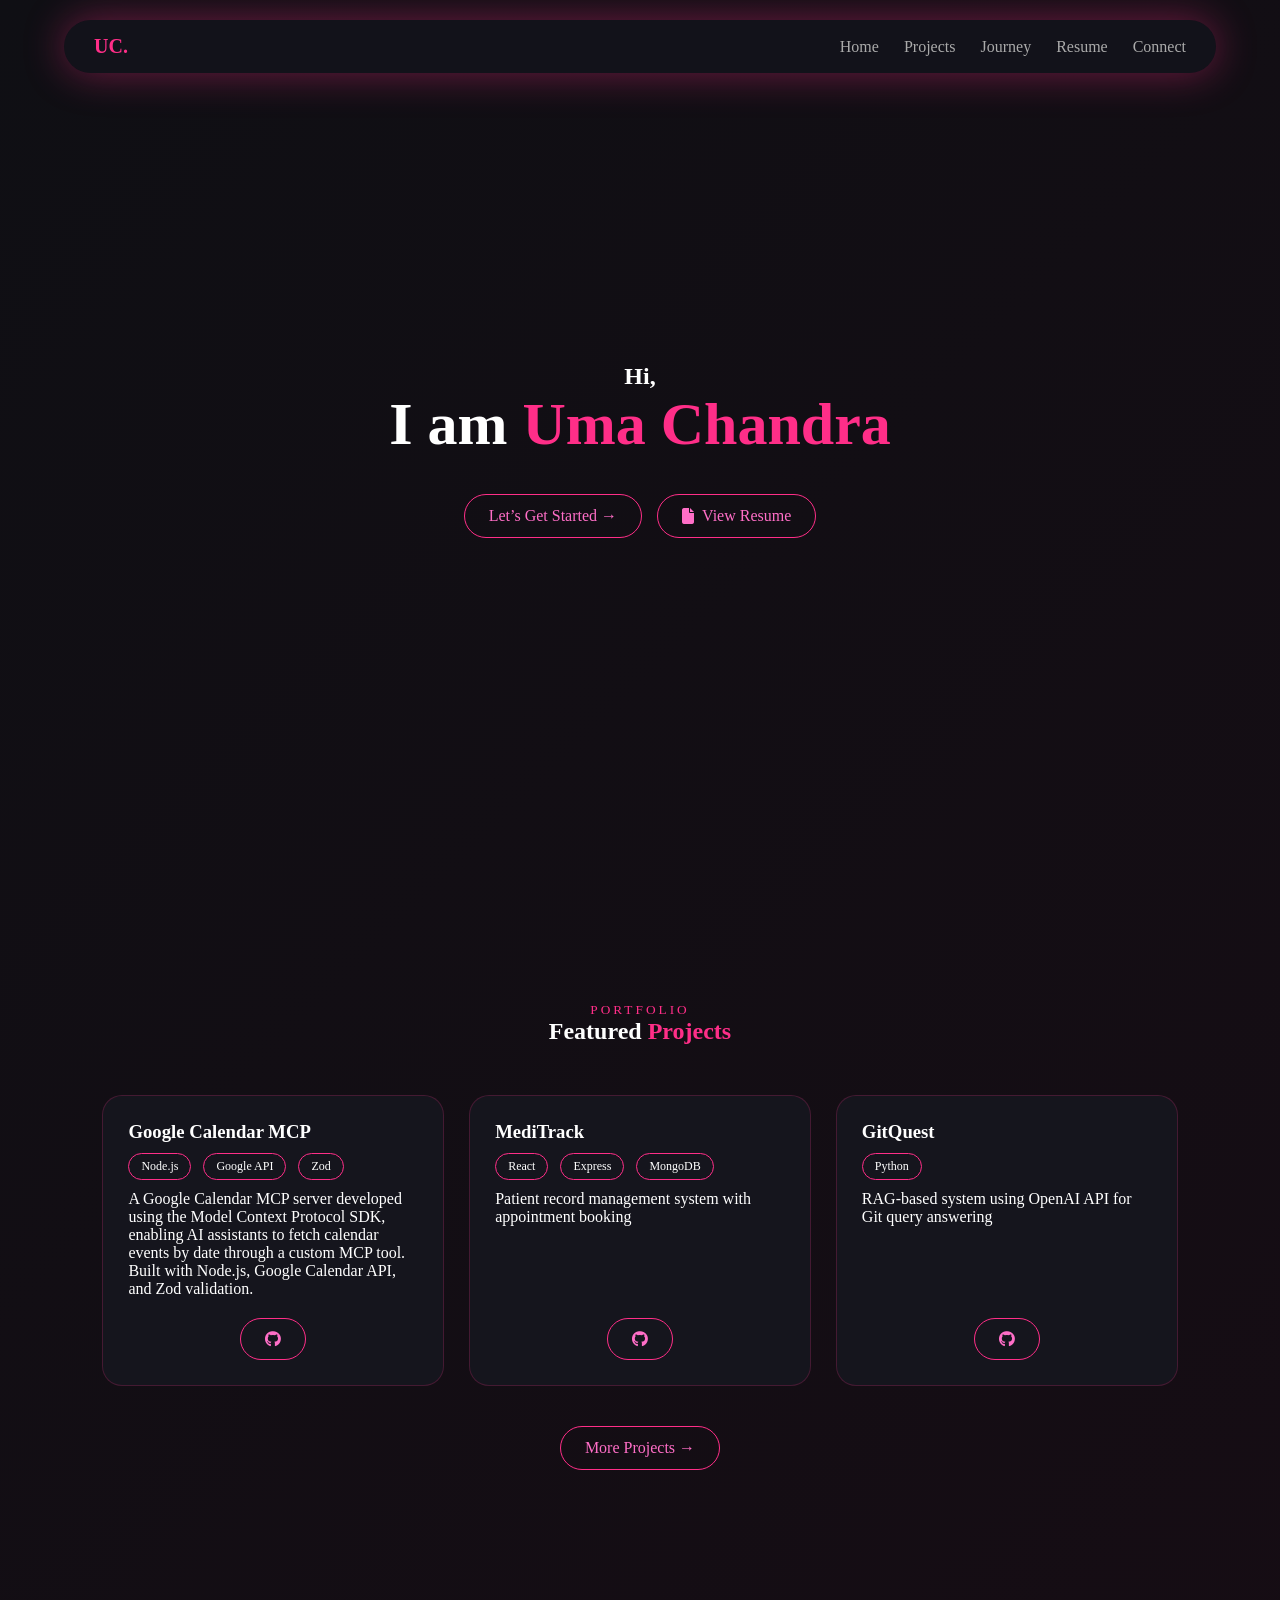
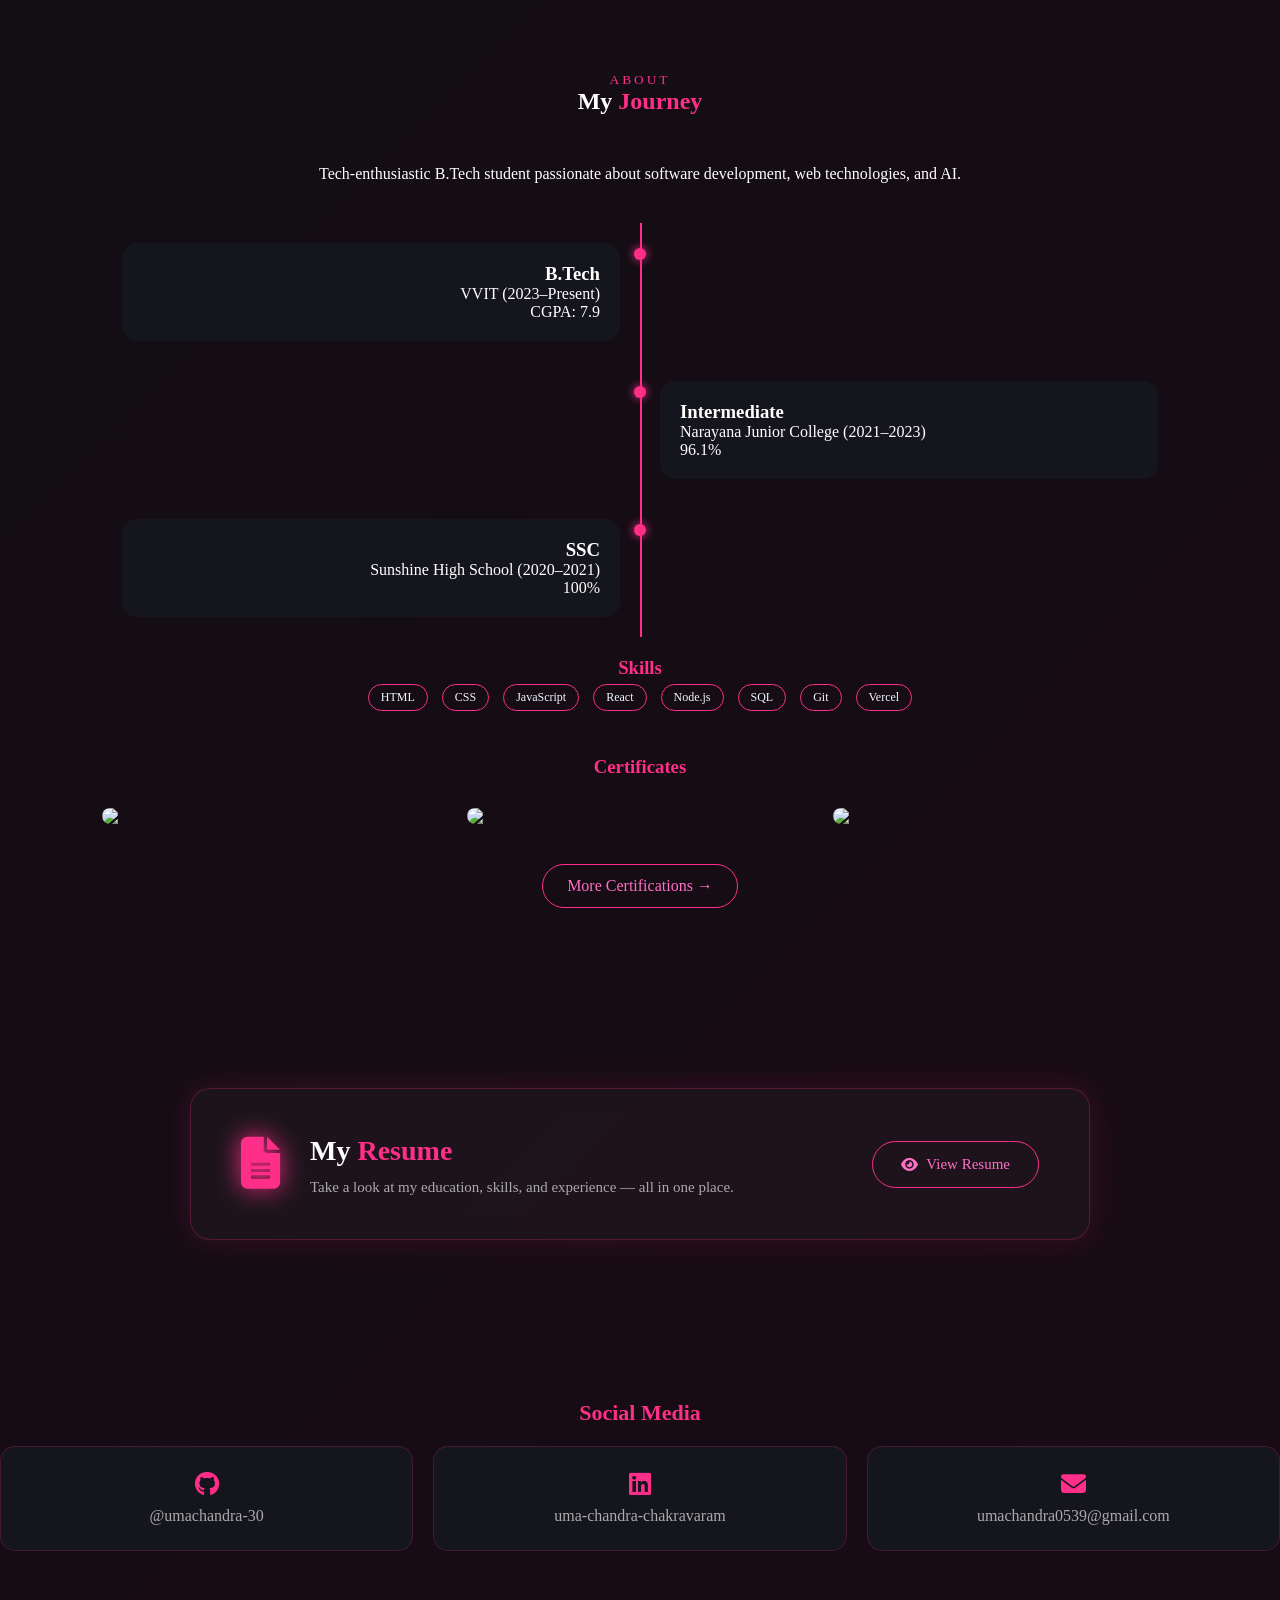
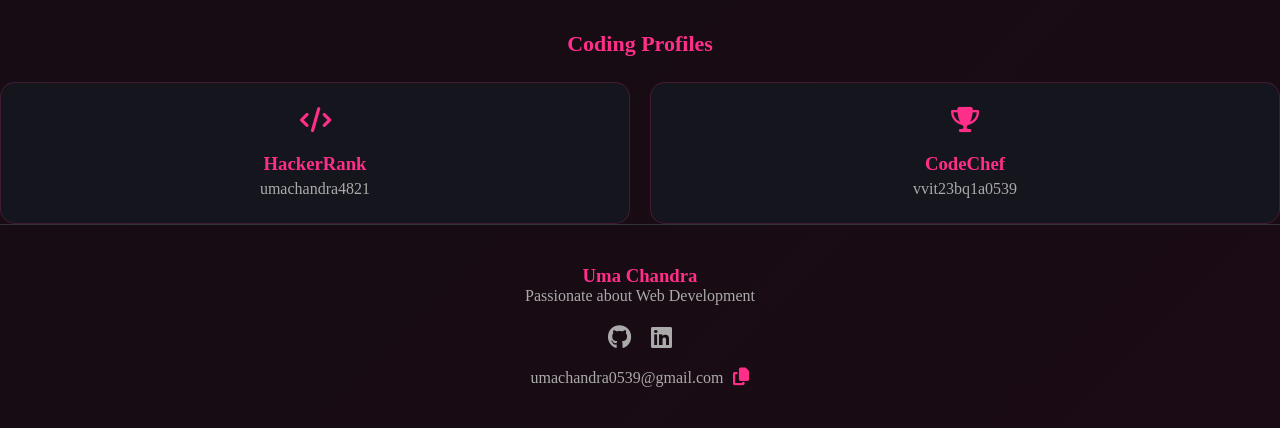
==== commit 98d6389a: "Add files via upload" ====
--- a/index.html
+++ b/index.html
@@ -64,17 +64,15 @@
 
       <!-- Project 1 -->
       <div class="card">
-        <h3>Food Landing Page</h3>
+        <h3>Google Calendar MCP</h3>
         <div class="tags">
-          <span class="tag">HTML</span>
-          <span class="tag">CSS</span>
-          <span class="tag">JavaScript</span>
-        </div>
-        <p>Basic frontend project to understand UI, animations, and structure</p>
+          <span class="tag">Node.js</span>
+          <span class="tag">Google API</span>
+          <span class="tag">Zod</span>
+        </div>
+        <p>A Google Calendar MCP server developed using the Model Context Protocol SDK, enabling AI assistants to fetch calendar events by date through a custom MCP tool. Built with Node.js, Google Calendar API, and Zod validation.</p>
         <div class="btn-group">
-          <a href="https://ucsr-project1.vercel.app/" target="_blank" class="btn" title="Website"><i
-              class="fas fa-globe"></i></a>
-          <a href="https://github.com/umachandra-30/SCT_WD_1" target="_blank" class="btn" title="Code"><i
+          <a href="https://github.com/umachandra-30/GoogleCalenderMCP" target="_blank" class="btn" title="Code"><i
               class="fab fa-github"></i></a>
         </div>
       </div>
@@ -95,23 +93,6 @@
       </div>
 
       <!-- Project 3 -->
-      <div class="card">
-        <h3>Weather App</h3>
-        <div class="tags">
-          <span class="tag">HTML</span>
-          <span class="tag">CSS</span>
-          <span class="tag">JavaScript</span>
-        </div>
-        <p>Uses OpenWeather API to display real-time weather</p>
-        <div class="btn-group">
-          <a href="https://ucweather.vercel.app/" target="_blank" class="btn" title="Website"><i
-              class="fas fa-globe"></i></a>
-          <a href="https://github.com/umachandra-30/weather" target="_blank" class="btn" title="Code"><i
-              class="fab fa-github"></i></a>
-        </div>
-      </div>
-
-      <!-- Project 4 -->
       <div class="card">
         <h3>GitQuest</h3>
         <div class="tags">
